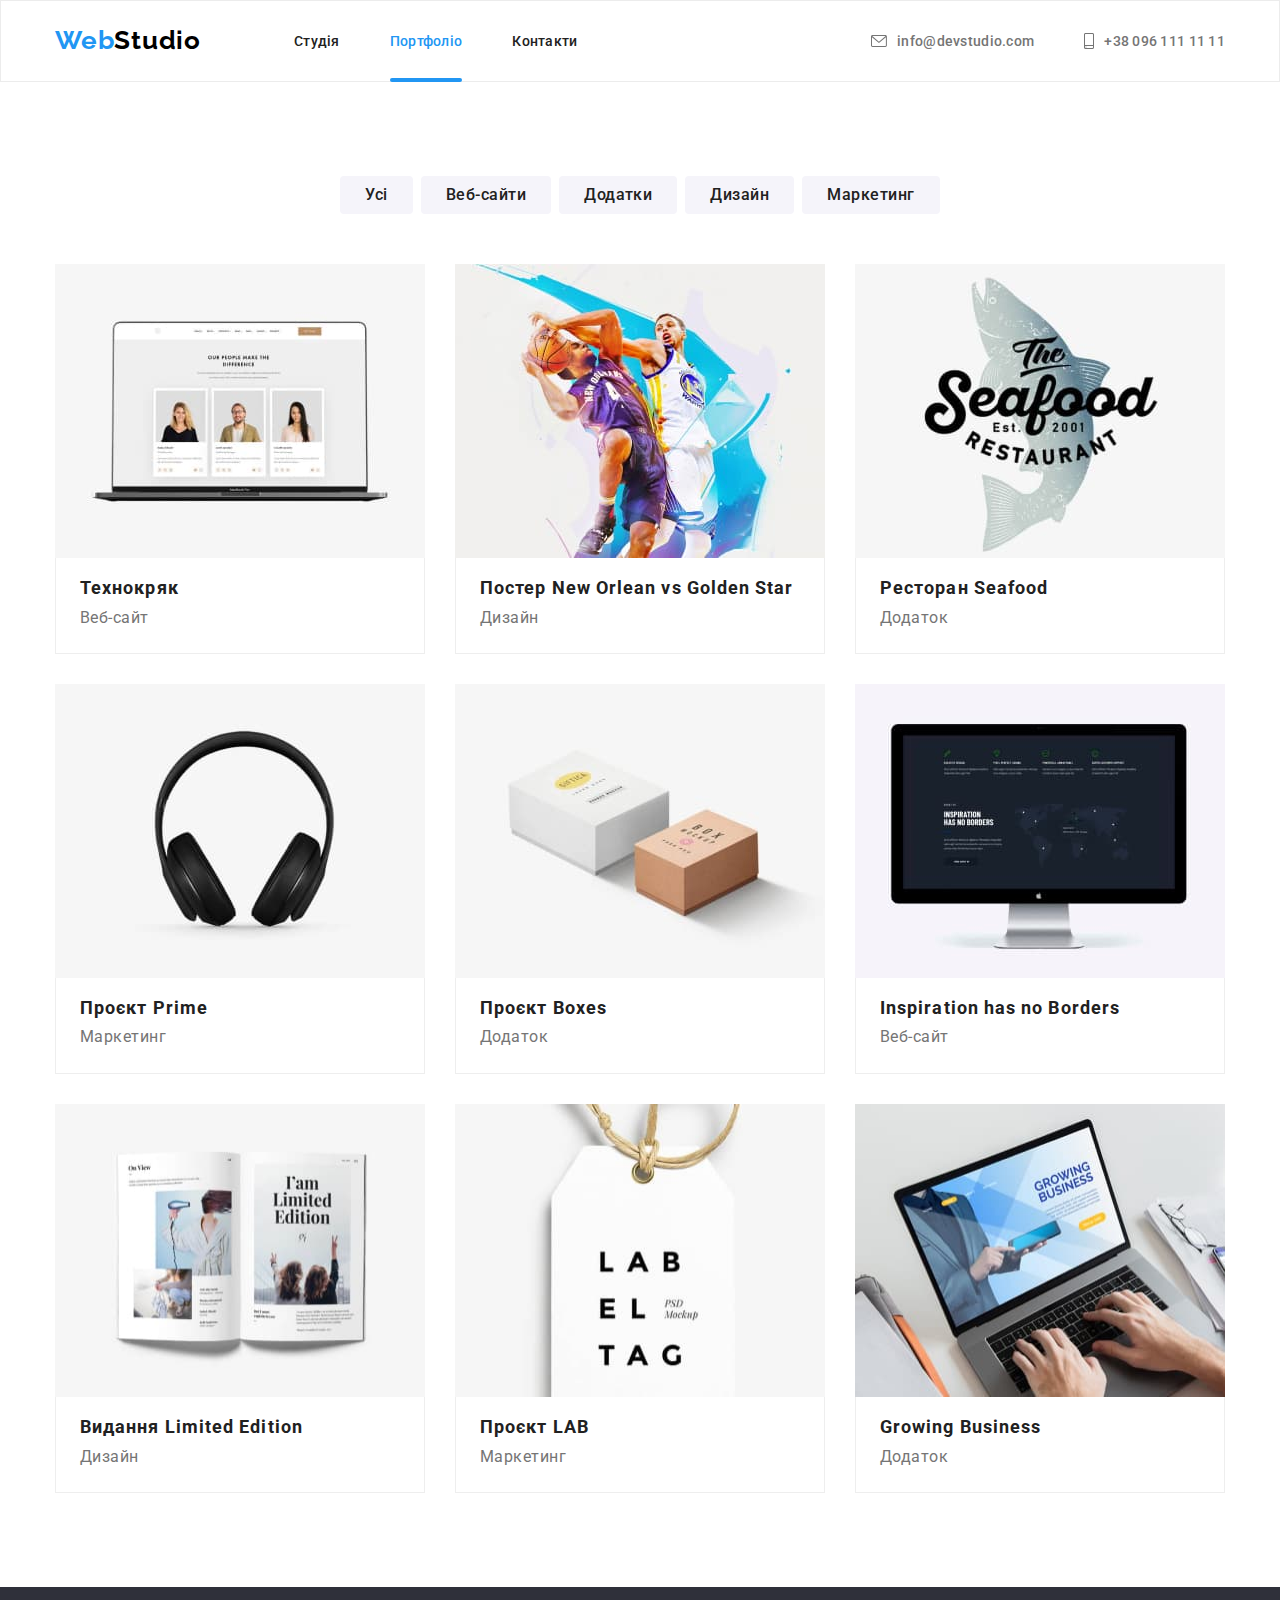
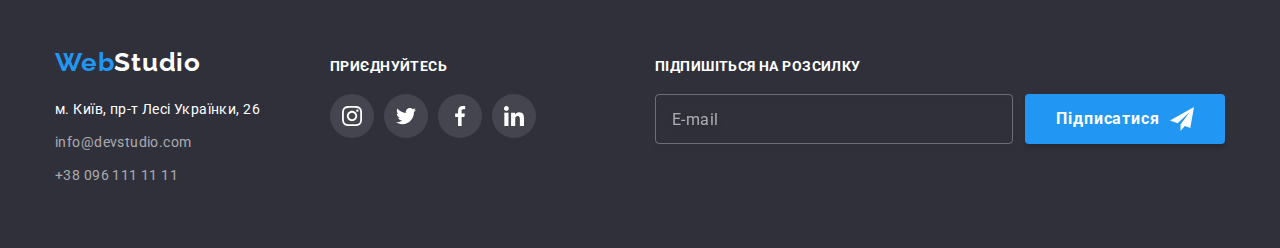
==== potfolio.html @ 5dfc3781 "Initial commit" ====
<!DOCTYPE html>
<html lang="uk">
  <head>
    <meta charset="UTF-8" />
    <meta http-equiv="X-UA-Compatible" content="IE=edge" />
    <meta name="viewport" content="width=device-width, initial-scale=1.0" />
    <title>Портфоліо</title>
    <link
      rel="stylesheet"
      href="https://cdnjs.cloudflare.com/ajax/libs/modern-normalize/1.1.0/modern-normalize.min.css"
    />
    <link rel="stylesheet" href="./css/styles.css" />
    <link
      href="https://fonts.googleapis.com/css2?family=Raleway:wght@700&family=Roboto:wght@400;500;700;900&display=swap"
      rel="stylesheet"
    />
  </head>
  <body>
    <!-- Шапка сайту -->
    <header class="header">
      <div class="container header-container">
        <a class="link logo" href="" lang="en"><span>Web</span>Studio</a>
        <nav class="header-nav">
          <ul class="list nav-list">
            <li class="list-item">
              <a class="link nav-link" href="./index.html">Студія</a>
            </li>
            <li class="list-item">
              <a class="link nav-link portfolio-current" href="./potfolio.html"
                >Портфоліо</a
              >
            </li>
            <li class="list-item">
              <a class="link nav-link" href="">Контакти</a>
            </li>
          </ul>
        </nav>
        <ul class="list contacts-list">
          <li class="list-item">
            <a class="link contact" href="mailto:info@devstudio.com">
              <svg class="icon" width="16" height="12">
                <use href="./images/sprite.svg#icon-mail"></use>
              </svg>
              info@devstudio.com</a
            >
          </li>
          <li class="list-item">
            <a class="link contact" href="tel:+380961111111">
              <svg class="icon" width="10" height="16">
                <use href="./images/sprite.svg#icon-smartphone"></use>
              </svg>
              +38 096 111 11 11
            </a>
          </li>
        </ul>
      </div>
    </header>
    <!-- Портфоліо -->
    <main>
      <section class="section portfolio">
        <h1 class="visually-hidden">Наші роботи</h1>
        <div class="container">
          <ul class="list filter">
            <li>
              <button class="filter-btn" type="button">Усі</button>
            </li>
            <li>
              <button class="filter-btn" type="button">Веб-сайти</button>
            </li>
            <li>
              <button class="filter-btn" type="button">Додатки</button>
            </li>
            <li>
              <button class="filter-btn" type="button">Дизайн</button>
            </li>
            <li>
              <button class="filter-btn" type="button">Маркетинг</button>
            </li>
          </ul>
          <ul class="list portfolio-list">
            <li class="portfolio-item">
              <a href="" class="link portfolio-link">
                <div class="portfolio-thumb">
                  <img
                    width="370"
                    src="./images/portfolio/web-studio.jpg"
                    alt="Технокряк"
                  />
                  <div class="overlay">
                    <p class="card-descr">
                      Ресурс пропонує комплексні пропозиції з різним рівнем
                      функціоналу та сервісів. Все це дозволить відвідувачу
                      отримати вичерпні відомості про компанію чи приватну
                      особу.
                    </p>
                  </div>
                </div>
                <div class="portfolio-wrapper">
                  <h3 class="portfolio-title">Технокряк</h3>
                  <p class="portfolio-type">Веб-сайт</p>
                </div>
              </a>
            </li>
            <li class="portfolio-item">
              <a href="" class="link portfolio-link">
                <div class="portfolio-thumb">
                  <img
                    width="370"
                    src="./images/portfolio/poster.jpg"
                    alt="Poster"
                  />
                  <div class="overlay">
                    <p class="card-descr">
                      Ресурс пропонує комплексні пропозиції з різним рівнем
                      функціоналу та сервісів. Все це дозволить відвідувачу
                      отримати вичерпні відомості про компанію чи приватну
                      особу.
                    </p>
                  </div>
                </div>
                <div class="portfolio-wrapper">
                  <h3 class="portfolio-title">
                    Постер <span lang="en">New Orlean vs Golden Star</span>
                  </h3>
                  <p class="portfolio-type">Дизайн</p>
                </div>
              </a>
            </li>
            <li class="portfolio-item">
              <a href="" class="link portfolio-link">
                <div class="portfolio-thumb">
                  <img
                    width="370"
                    src="./images/portfolio/seafood.jpg"
                    alt="Seafood"
                  />
                  <div class="overlay">
                    <p class="card-descr">
                      Ресурс пропонує комплексні пропозиції з різним рівнем
                      функціоналу та сервісів. Все це дозволить відвідувачу
                      отримати вичерпні відомості про компанію чи приватну
                      особу.
                    </p>
                  </div>
                </div>

                <div class="portfolio-wrapper">
                  <h3 class="portfolio-title">
                    Ресторан <span lang="en">Seafood</span>
                  </h3>
                  <p class="portfolio-type">Додаток</p>
                </div>
              </a>
            </li>
            <li class="portfolio-item">
              <a href="" class="link portfolio-link">
                <div class="portfolio-thumb">
                  <img
                    width="370"
                    src="./images/portfolio/headphones.jpg"
                    alt="Headphones"
                  />
                  <div class="overlay">
                    <p class="card-descr">
                      Ресурс пропонує комплексні пропозиції з різним рівнем
                      функціоналу та сервісів. Все це дозволить відвідувачу
                      отримати вичерпні відомості про компанію чи приватну
                      особу.
                    </p>
                  </div>
                </div>

                <div class="portfolio-wrapper">
                  <h3 class="portfolio-title">
                    Проєкт <span lang="en">Prime</span>
                  </h3>
                  <p class="portfolio-type">Маркетинг</p>
                </div>
              </a>
            </li>
            <li class="portfolio-item">
              <a href="" class="link portfolio-link">
                <div class="portfolio-thumb">
                  <img
                    width="370"
                    src="./images/portfolio/boxes.jpg"
                    alt="Проєкт Boxes"
                  />
                  <div class="overlay">
                    <p class="card-descr">
                      Ресурс пропонує комплексні пропозиції з різним рівнем
                      функціоналу та сервісів. Все це дозволить відвідувачу
                      отримати вичерпні відомості про компанію чи приватну
                      особу.
                    </p>
                  </div>
                </div>

                <div class="portfolio-wrapper">
                  <h3 class="portfolio-title">
                    Проєкт <span lang="en">Boxes</span>
                  </h3>
                  <p class="portfolio-type">Додаток</p>
                </div>
              </a>
            </li>
            <li class="portfolio-item">
              <a href="" class="link portfolio-link">
                <div class="portfolio-thumb">
                  <img
                    width="370"
                    src="./images/portfolio/web-site.jpg"
                    alt="Website"
                  />
                  <div class="overlay">
                    <p class="card-descr">
                      Ресурс пропонує комплексні пропозиції з різним рівнем
                      функціоналу та сервісів. Все це дозволить відвідувачу
                      отримати вичерпні відомості про компанію чи приватну
                      особу.
                    </p>
                  </div>
                </div>

                <div class="portfolio-wrapper">
                  <h3 class="portfolio-title" lang="en">
                    Inspiration has no Borders
                  </h3>
                  <p class="portfolio-type">Веб-сайт</p>
                </div>
              </a>
            </li>
            <li class="portfolio-item">
              <a href="" class="link portfolio-link">
                <div class="portfolio-thumb">
                  <img
                    width="370"
                    src="./images/portfolio/magazine.jpg"
                    alt="Magazine"
                  />
                  <div class="overlay">
                    <p class="card-descr">
                      Ресурс пропонує комплексні пропозиції з різним рівнем
                      функціоналу та сервісів. Все це дозволить відвідувачу
                      отримати вичерпні відомості про компанію чи приватну
                      особу.
                    </p>
                  </div>
                </div>

                <div class="portfolio-wrapper">
                  <h3 class="portfolio-title">
                    Видання <span lang="en">Limited Edition</span>
                  </h3>
                  <p class="portfolio-type">Дизайн</p>
                </div>
              </a>
            </li>
            <li class="portfolio-item">
              <a href="" class="link portfolio-link">
                <div class="portfolio-thumb">
                  <img width="370" src="./images/portfolio/lab.jpg" alt="LAB" />
                  <div class="overlay">
                    <p class="card-descr">
                      Ресурс пропонує комплексні пропозиції з різним рівнем
                      функціоналу та сервісів. Все це дозволить відвідувачу
                      отримати вичерпні відомості про компанію чи приватну
                      особу.
                    </p>
                  </div>
                </div>
                <div class="portfolio-wrapper">
                  <h3 class="portfolio-title">
                    Проєкт <span lang="en">LAB</span>
                  </h3>
                  <p class="portfolio-type">Маркетинг</p>
                </div>
              </a>
            </li>
            <li class="portfolio-item">
              <a href="" class="link portfolio-link">
                <div class="portfolio-thumb">
                  <img
                    width="370"
                    src="./images/portfolio/business.jpg"
                    alt="Business"
                  />
                  <div class="overlay">
                    <p class="card-descr">
                      Ресурс пропонує комплексні пропозиції з різним рівнем
                      функціоналу та сервісів. Все це дозволить відвідувачу
                      отримати вичерпні відомості про компанію чи приватну
                      особу.
                    </p>
                  </div>
                </div>

                <div class="portfolio-wrapper">
                  <h3 class="portfolio-title" lang="en">Growing Business</h3>
                  <p class="portfolio-type">Додаток</p>
                </div>
              </a>
            </li>
          </ul>
        </div>
      </section>
    </main>
    <!-- Футер -->
    <footer class="footer">
      <div class="container footer-container">
        <div class="contact-info">
          <a class="link logo-footer" href="" lang="en"
            ><span>Web</span>Studio</a
          >
          <address>
            <ul class="list address-list">
              <li class="list-item adress-item">
                <a
                  class="link location"
                  href="https://goo.gl/maps/CPtrU1FHBa2aNyZL9"
                  target="_blank"
                  rel="noopener noreferrer"
                  >м. Київ, пр-т Лесі Українки, 26</a
                >
              </li>
              <li class="list-item adress-item">
                <a class="link contact" href="mailto:info@devstudio.com"
                  >info@devstudio.com</a
                >
              </li>
              <li class="list-item adress-item">
                <a class="link contact" href="tel:+380961111111"
                  >+38 096 111 11 11</a
                >
              </li>
            </ul>
          </address>
        </div>
        <div class="footer-social">
          <h3 class="footer-title">приєднуйтесь</h3>
          <ul class="list footer-links">
            <li class="list-item">
              <a
                href=""
                class="link footer-media"
                target="_blank"
                rel="noopener
                noreferrer"
              >
                <svg class="icon" width="20" height="20">
                  <use href="./images/sprite.svg#icon-instagram"></use>
                </svg>
              </a>
            </li>
            <li class="list-item">
              <a
                href=""
                class="link footer-media"
                target="_blank"
                rel="noopener
                noreferrer"
              >
                <svg class="icon" width="20" height="20">
                  <use href="./images/sprite.svg#icon-twitter"></use>
                </svg>
              </a>
            </li>
            <li class="list-item">
              <a
                href=""
                class="link footer-media"
                target="_blank"
                rel="noopener
                noreferrer"
              >
                <svg class="icon" width="20" height="20">
                  <use href="./images/sprite.svg#icon-facebook"></use>
                </svg>
              </a>
            </li>
            <li class="list-item">
              <a
                href=""
                class="link footer-media"
                target="_blank"
                rel="noopener
                noreferrer"
              >
                <svg class="icon" width="20" height="20">
                  <use href="./images/sprite.svg#icon-linkedin"></use>
                </svg>
              </a>
            </li>
          </ul>
        </div>
        <div class="subscribe">
          <form
            name="subscribe-form"
            class="form-subscribe"
            autocomplete="on"
            novalidate
          >
            <label>
              <span class="footer-title submit-title"
                >Підпишіться на розсилку</span
              >
            </label>
            <div class="subscribe-wrap">
              <input
                type="email"
                name="email"
                class="subscribe-input"
                placeholder="E-mail"
              />
              <button type="submit" class="btn btn-subscribe">
                <span>Підписатися</span>
                <svg width="24" height="24" class="icon-subscribe">
                  <use href="./images/sprite.svg#icon-send"></use>
                </svg>
              </button>
            </div>
          </form>
        </div>
      </div>
    </footer>
  </body>
</html>
---- css/styles.css ----
:root {
    --background-color: #ffffff;
    --primary-bgcolor: #F5F5F5;
    --secondary-bgcolor:#2F303A;
    --attention-color:#2196F3;
    --title-color:#212121;
    --text-color:#757575;
    --btn-color:#F5F4FA;
    --black-color:#000000;
    --hover-color:#188CE8;
    --icon-color:#AFB1B8;

    /* animation */

    --anim-hover: 250ms cubic-bezier(0.4, 0, 0.2, 1);
}

body {
    background-color: var(--background-color);
    font-family: Roboto, sans-serif;
    color: var(--text-color);
}
/* reset */

h1,
h2,
h3,
h4,
h5,
h6,
p {
    margin: 0;
}

img {
    display: block;
    max-width: 100%;
    height: auto;
}

.list {
    list-style-type: none;
    margin: 0;
    padding: 0;
}

.link {
    text-decoration: none;
    color: currentColor;
}

.container {
    width: 1200px;
    padding-left: 15px;
    padding-right: 15px;
    margin-left: auto;
    margin-right: auto;
}

.section {
    padding-top: 94px;
    padding-bottom: 94px;
}

/* Стилизація шапки */
.header-container {
    display: flex;
    align-items: center;
}
.header-nav {
    margin-right: auto;
    position: relative;
}
.nav-list {
    display: flex;
    gap: 50px;
}

.contacts-list {
    display: flex;
    gap: 50px;
}

.logo {
    margin-right: 93px;
    font-family: 'Raleway';
    font-weight: 700;
    font-size: 26px;
    line-height: 1.2;
    letter-spacing: 0.03em;
    color: var(--black-color);
}
.logo-footer span, .logo span {
    color: var(--attention-color);
}


 .nav-link {
    display: block;
    padding-top: 32px;
    padding-bottom: 32px;
    font-weight: 500;
    font-size: 14px;
    line-height: 1.15;
    letter-spacing: 0.02em;
    color: var(--title-color);
    transition: color var(--anim-hover);
}

.header-nav .studio,
.header-nav .portfolio-current {
    color: var(--attention-color);
    font-family: inherit;
    position: relative;
}

.header-nav .studio::after,
.header-nav .portfolio-current::after {
    content: "";
    position: absolute;
    width: 100%;
    height: 4px;
    left: 0;
    bottom: -1px;
    background: var(--attention-color);
    border-radius: 2px;
}

.nav-list .nav-link:hover,
.nav-list .nav-link:focus {
    color: var(--attention-color);
}
.nav-link:active {
    accent-color: var(--attention-color);
}
.contacts-list .contact {
    display: flex;
    align-items: center;
    padding-top: 32px;
    padding-bottom: 32px;
    font-weight: 500;
    font-size: 14px;
    line-height: 1.15;
    letter-spacing: 0.02em;
    color: var(--text-color);
    transition: color var(--anim-hover);
}

.contact .icon {
    fill: currentColor;
    margin-right: 10px;
    
   
}

.contacts-list .contact:hover,
.contacts-list .contact:focus {
    color: var(--attention-color);
}

.header {
    border: 1px solid #ECECEC;
}

/* Герой */
.hero {
    min-height: 600px;
    background-color: var(--secondary-bgcolor);
    background-image: linear-gradient(to right, rgba(47, 48, 58, 0.4),
       rgba(47, 48, 58, 0.4)), url(../images/main-bg.png);
    background-position: center;
    background-size: cover;
    background-repeat: no-repeat;
    padding-top: 200px;
    padding-bottom: 200px;
    width: 1600px;
    margin: 0 auto;

}

.hero-container {
    width: 696px;
}

.hero .title {
    font-weight: 900;
    font-size: 44px;
    line-height: 1.36;
    text-align: center;
    letter-spacing: 0.06em;
    text-transform: uppercase;
    color: var(--background-color);
    margin-bottom: 30px;

}

 .btn {
    display: block;
    margin: 0 auto;
    padding: 10px 32px;
    background-color: var(--attention-color);
    box-shadow: 0px 4px 4px rgba(0, 0, 0, 0.15);
    border-radius: 4px;
    border: none;
    font-style: normal;
    font-weight: 700;
    font-size: 16px;
    line-height: 1.87;
    letter-spacing: 0.06em;
    color:var(--background-color);
    cursor: pointer;
    transition: background-color var(--anim-hover);
}

 .btn:hover,
 .btn:focus {
    background-color:var(--hover-color);
}

/* Приховування заголовку */
.visually-hidden {
    position: absolute;
    width: 1px;
    height: 1px;
    margin: -1px;
    border: 0;
    padding: 0;
    white-space: nowrap;
    clip-path: inset(100%);
    clip: rect(0 0 0 0);
    overflow: hidden;
}

/* Особливості */

.advantage-container {
    display: flex;
    align-items: center;
}

.icon-wrapper {
    display: flex;
    align-items: center;
    justify-content: center;
    height: 120px;
    margin-bottom: 30px;
    background: var(--btn-color);
    border-radius: 4px;
}

.advantage-list {
    display: flex;
    gap: 30px;
}

.advantage-item {
    flex-basis: calc((100% - 90px) / 4);
}


.advantage-list .advantage-title {
    margin-bottom: 10px;
    font-weight: 700;
    font-size: 14px;
    line-height: 1.15;
    letter-spacing: 0.03em;
    text-transform: uppercase;
    color: var(--title-color);
}

.advantage-list .advantage-descr {
    font-size: 14px;
    line-height: 1.7;
    letter-spacing: 0.03em;
}

/* Діяльність */
.activity {
    padding-top: 0;
}

.activity-list {
    display: flex;
    justify-content: space-between;
}

.activity-wrap {
    position: relative;
    width: 100%;
}


.sub-wrap {
    position: absolute;
    bottom: 0;
    left: 0;

    display: flex;
    align-items: center;
    justify-content: center;
    width: 100%;
    height: 70px;
    background: rgba(47, 48, 58, 0.8);
}


.activity-sub {
    font-weight: 700;
    font-size: 14px;
    line-height: 1.15;
    text-align: center;
    letter-spacing: 0.03em;
    text-transform: uppercase;
    color: var(--background-color);
}



.section-title {
    margin-bottom: 50px;
    font-weight: 700;
    font-size: 36px;
    line-height: 1.16;
    text-align: center;
    letter-spacing: 0.03em;
    color: var(--title-color);
}

/* Команда */
.team {
    background-color:var(--primary-bgcolor);
}

.team-list {
    display: flex;
    justify-content: space-between;
}
.employee {
    margin-bottom: 30px;
}
.team-list .team-title {
    margin-bottom: 10px;
    font-weight: 500;
    font-size: 16px;
    line-height: 1.18;
    text-align: center;
    letter-spacing: 0.03em;
    color: var(--title-color);
}

.team-list .job-title {
    font-size: 16px;
    line-height: 1.18;
    text-align: center;
    letter-spacing: 0.03em;
    margin-bottom: 16px;
}

.team-wrapper {
    background: var(--background-color);
    box-shadow: 0px 1px 3px rgba(0, 0, 0, 0.12), 0px 1px 1px rgba(0, 0, 0, 0.14), 0px 2px 1px rgba(0, 0, 0, 0.2);
    border-radius: 0px 0px 4px 4px;
    padding-bottom: 30px;
}

.social-list {
    display: flex;
    justify-content: center;
    gap: 10px;
}

.social-list .social-link {
    display: flex;
    align-items: center;
    justify-content: center;
    width: 44px;
    height: 44px;
    border-radius: 50%;
    transition: background-color var(--anim-hover);
}

.social-link .icon {
    fill:var(--icon-color);
    transition: fill var(--anim-hover);
}

.social-link:hover,
.social-link:focus {
    background: var(--attention-color);
}

.social-link:hover .icon {
    fill: var(--background-color);
}

/* Клієнти */

.clients-list {
    display: flex;
    justify-content: center;
    gap: 30px;
}

.clients-list .list-item {
    flex-basis: calc((100% - 150px) / 6);
}

.client-link {
    display: flex;
    align-items: center;
    justify-content: center;
    height: 92px;
    border: 1px solid var(--icon-color);
    border-radius: 4px;
    transition: border-color var(--anim-hover);
}

.client-link .icon {
    fill: var(--icon-color);
    transition: fill var(--anim-hover);
}

.client-link:hover,
.client-link:focus {
    border-color: var(--attention-color) ;
}
.client-link:hover .icon {
    fill: var(--attention-color);
}

/* Футер */
.footer {
    background-color: var(--secondary-bgcolor);
    padding-top: 60px;
    padding-bottom: 60px;
}

.footer-container {
    display: flex;
    align-items: baseline;
}


.logo-footer {
    display: inline-block;
    margin-bottom: 20px;
    font-family: 'Raleway';
    font-weight: 700;
    font-size: 26px;
    line-height: 1.2;
    letter-spacing: 0.03em;
    color: var(--background-color);
}


.address-list .location {
    display: inline-block;
    font-style: normal;
    font-weight: 400;
    font-size: 14px;
    line-height: 1.7;
    letter-spacing: 0.03em;
    color: var(--background-color);
    transition: color var(--anim-hover);
}

.address-list .location:hover,
.address-list .location:focus {
    color: var(--attention-color);
}

.address-list .contact {
    display: inline-block;
    font-style: normal;
    font-weight: 400;
    font-size: 14px;
    line-height: 1.7;
    letter-spacing: 0.03em;
    color: rgba(255, 255, 255, 0.6);
    transition: color var(--anim-hover);
}

.adress-item {
    margin-bottom: 9px;
}

.adress-item:last-child {
    margin-bottom: 0;
}

.address-list .contact:hover,
.address-list .contact:focus {
    color: var(--attention-color);
}

.footer-social {
    margin-left: 70px;
}

.footer-title {
    font-weight: 700;
    font-size: 14px;
    line-height: 1.15;
    letter-spacing: 0.03em;
    text-transform: uppercase;
    color: var(--background-color);
    margin-bottom: 20px;
}

.footer-links {
    display: flex;
    gap: 10px;
}

.footer-media {
    display: flex;
    align-items: center;
    justify-content: center;
    width: 44px;
    height: 44px;
    border-radius: 50%;
    background: rgba(255, 255, 255, 0.1);
    transition: background var(--anim-hover);
}

.footer-media .icon {
    fill: var(--background-color);
}

.footer-media:hover,
.footer-media:focus {
    background: var(--attention-color);
}

.subscribe {
    margin-left: auto;
}

.subscribe-wrap {
    display: flex;
    gap: 12px;
}


.submit-title {
    display: block;
    margin-bottom: 20px;
}

.subscribe-input {
    width: 358px;
    height: 50px;
    padding-left: 16px;

    border: 1px solid rgba(255, 255, 255, 0.3);
    filter: drop-shadow(0px 4px 4px rgba(0, 0, 0, 0.15));
    border-radius: 4px;
    background-color:transparent;

    font-size: 16px;
    line-height: 1.25;
    letter-spacing: 0.03em;
    color: rgba(255, 255, 255, 0.6);
    outline: transparent;
}

.subscribe-input::placeholder {
    font-size: 16px;
    line-height: 1.25;
    letter-spacing: 0.03em;
    color: rgba(255, 255, 255, 0.6);
}

.btn-subscribe {
    display: flex;
    align-items: center;
    justify-content: center;
    padding: 10px 28px;
    width: 200px;
    height: 50px;

    font-weight: 700;
    font-size: 16px;
    line-height: 1.88;
    letter-spacing: 0.06em;
    
    color: var(--background-color);
    
}


.icon-subscribe {
    fill: var(--background-color);
    margin-left: 10px;
}

/* Портфоліо */

/* Фільтр */

.filter {
    display: flex;
    gap: 8px;
    justify-content: center;
    margin-bottom: 50px;
}

.filter .filter-btn {
    padding: 6px 22px;
    font-family: inherit;
    background-color: var(--btn-color);
    border-radius: 4px;
    border: none;
    font-weight: 500;
    font-size: 16px;
    line-height: 1.62;
    text-align: center;
    letter-spacing: 0.03em;
    color: var(--title-color);
    cursor: pointer;
    transition: background-color var(--anim-hover), box-shadow var(--anim-hover), color var(--anim-hover);
}

.filter .filter-btn:first-child {
    padding-right: 25px;
    padding-left: 25px;
}


.filter .filter-btn:hover,
.filter .filter-btn:focus {
    background-color: var(--attention-color);
    box-shadow: 0px 3px 1px rgba(0, 0, 0, 0.1), 0px 1px 2px rgba(0, 0, 0, 0.08), 0px 2px 2px rgba(0, 0, 0, 0.12);
    color: var(--background-color);
}

/* Проєкти */

.portfolio-list {
    display: flex;
    flex-wrap: wrap;
    gap: 30px;
}

.portfolio-item {
    flex-basis: calc((100% - 30px * 2) / 3);
}

.portfolio-link {
    display: block;
    transition: box-shadow var(--anim-hover);
}

.portfolio-link:hover,
.portfolio-link:focus {
    box-shadow: 0px 1px 1px rgba(0, 0, 0, 0.12), 0px 4px 4px rgba(0, 0, 0, 0.06), 1px 4px 6px rgba(0, 0, 0, 0.16);
}

.portfolio-wrapper {
    border: 1px solid #EEEEEE;
    border-top: none;
    padding: 20px 24px;
}

.portfolio-list .portfolio-title {
    font-weight: 700;
    font-size: 18px;
    margin-bottom: 4px;
    letter-spacing: 0.06em;
    color: var(--title-color);
}

.portfolio-list .portfolio-type {
    font-size: 16px;
    line-height: 1.88;
    letter-spacing: 0.03em;
    color: var(--text-color);
}

.portfolio-thumb {
    position: relative;
    overflow: hidden;
}

.overlay {
    position: absolute;
    top: 0;
    left: 0;
    display: flex;
    align-items: center;
    justify-content: center;
    padding-left: 24px;
    padding-right: 24px;

    width: 100%;
    height: 100%;
    background: rgba(33, 150, 243, 0.9);

    transform: translateY(100%);
    transition: transform var(--anim-hover);
}

.portfolio-link:hover .overlay,
.portfolio-link:focus .overlay {
    transform:translateY(0);
}

.card-descr {
    font-size: 18px;
    line-height: 1.56;
    letter-spacing: 0.03em;
    color: var(--background-color);
    user-select: none;
}

/* Modal window */

.backdrop {
    position: fixed;
    top: 0;
    left: 0;
    z-index: 10;


    width: 100%;
    height: 100%;
    background: rgba(0, 0, 0, 0.2);
    opacity: 1;

    transition: visibility 1000ms cubic-bezier(0.4, 0, 0.2, 1), opacity 500ms cubic-bezier(0.4, 0, 0.2, 1);
}

.backdrop.is-hidden {
    opacity: 0;
    pointer-events: none;
    visibility: hidden;
}

.backdrop.is-hidden .modal {
    transform: translate(-50%, -50%) scale(0.9);
}

.modal {
    position: absolute;
    left: 50%;
    top: 50%;
    transform: translate(-50%, -50%) scale(1);
    transition: transform 700ms cubic-bezier(0.4, 0, 0.2, 1);

    width: 528px;
    padding: 40px;
    background: var(--background-color);
    box-shadow: 0px 1px 3px rgba(0, 0, 0, 0.12), 0px 1px 1px rgba(0, 0, 0, 0.14), 0px 2px 1px rgba(0, 0, 0, 0.2);
    border-radius: 4px;
}

.modal-btn {
    position: absolute;
    top: 8px;
    right: 8px;

    width: 30px;
    height: 30px;
    background: var(--background-color);
    border: 1px solid rgba(0, 0, 0, 0.1);
    border-radius: 50%;

    display: flex;
    align-items: center;
    justify-content: center;

    cursor: pointer;
    transition: var(--anim-hover);
}

.modal-btn:hover .icon,
.modal-btn:focus .icon {
    fill: var(--attention-color);
}

.modal-title {
    font-weight: 700;
    font-size: 20px;
    line-height: 1.15;
    text-align: center;
    letter-spacing: 0.03em;
    color: var(--title-color);

    margin-bottom: 12px;
}

.form-container {
    display: flex;
    justify-content: center;
    
}

.label-title {
    display: block;
    margin-bottom: 4px;
    font-size: 12px;
}

.form-input {
    width: 448px;
    height: 40px;
    border: 1px solid rgba(33, 33, 33, 0.2);
    border-radius: 4px;
    padding-left: 42px;
    outline: none;
    transition: border-color var(--anim-hover);
}


.form-wrap {
    position: relative;
    margin-bottom: 10px;
}

.modal-icon {
    position: absolute;
    top: 14px;
    left: 15px;
    transition: fill var(--anim-hover);
}

.form-input:focus,
.form-input:hover {
    border-color: var(--attention-color);
}

.form-wrap:focus-within  .modal-icon {
    fill: var(--attention-color);
}

.form-wrap:hover  .modal-icon {
    fill: var(--attention-color);
}

.form-comment {
    display: block;
    font-size: 12px;
    width: 448px;
    height: 120px;
    border: 1px solid rgba(33, 33, 33, 0.2);
    border-radius: 4px;
    margin-bottom: 20px;
    padding: 12px 16px;
    outline: transparent;
    resize: none;
    transition: var(--anim-hover);
}

.form-comment::placeholder {
    font-size: 12px;
    line-height: 1.16;
    letter-spacing: 0.01em;
    color: rgba(117, 117, 117, 0.5);
}

.form-comment:hover,
.form-comment:focus {
    border-color: var(--attention-color);
}

.terms {
    display: flex;
    gap: 7px;
    align-items: center;
    justify-content: center;
    margin-bottom: 30px;
}

.terms-descr {
    font-size: 14px;
    line-height: 1.71;
    letter-spacing: 0.03em;
    color: var(--text-color);
}

.terms-link {
    font-size: 14px;
    line-height: 1.71;
    letter-spacing: 0.03em;
    color: var(--attention-color);
}

.icon-checked {
    opacity: 0;
    transition: var(--anim-hover);
}

.checkbox:checked + .terms-icons .icon-checked {
    opacity: 1;
}
.icon-unchecked {
    transition: var(--anim-hover);
}

.checkbox:checked + .terms-icons .icon-unchecked {
    opacity: 0;
}


.form-btn {
    width: 200px;
    height: 50px;
    display: flex;
    justify-content: center;
    align-items: center;

}
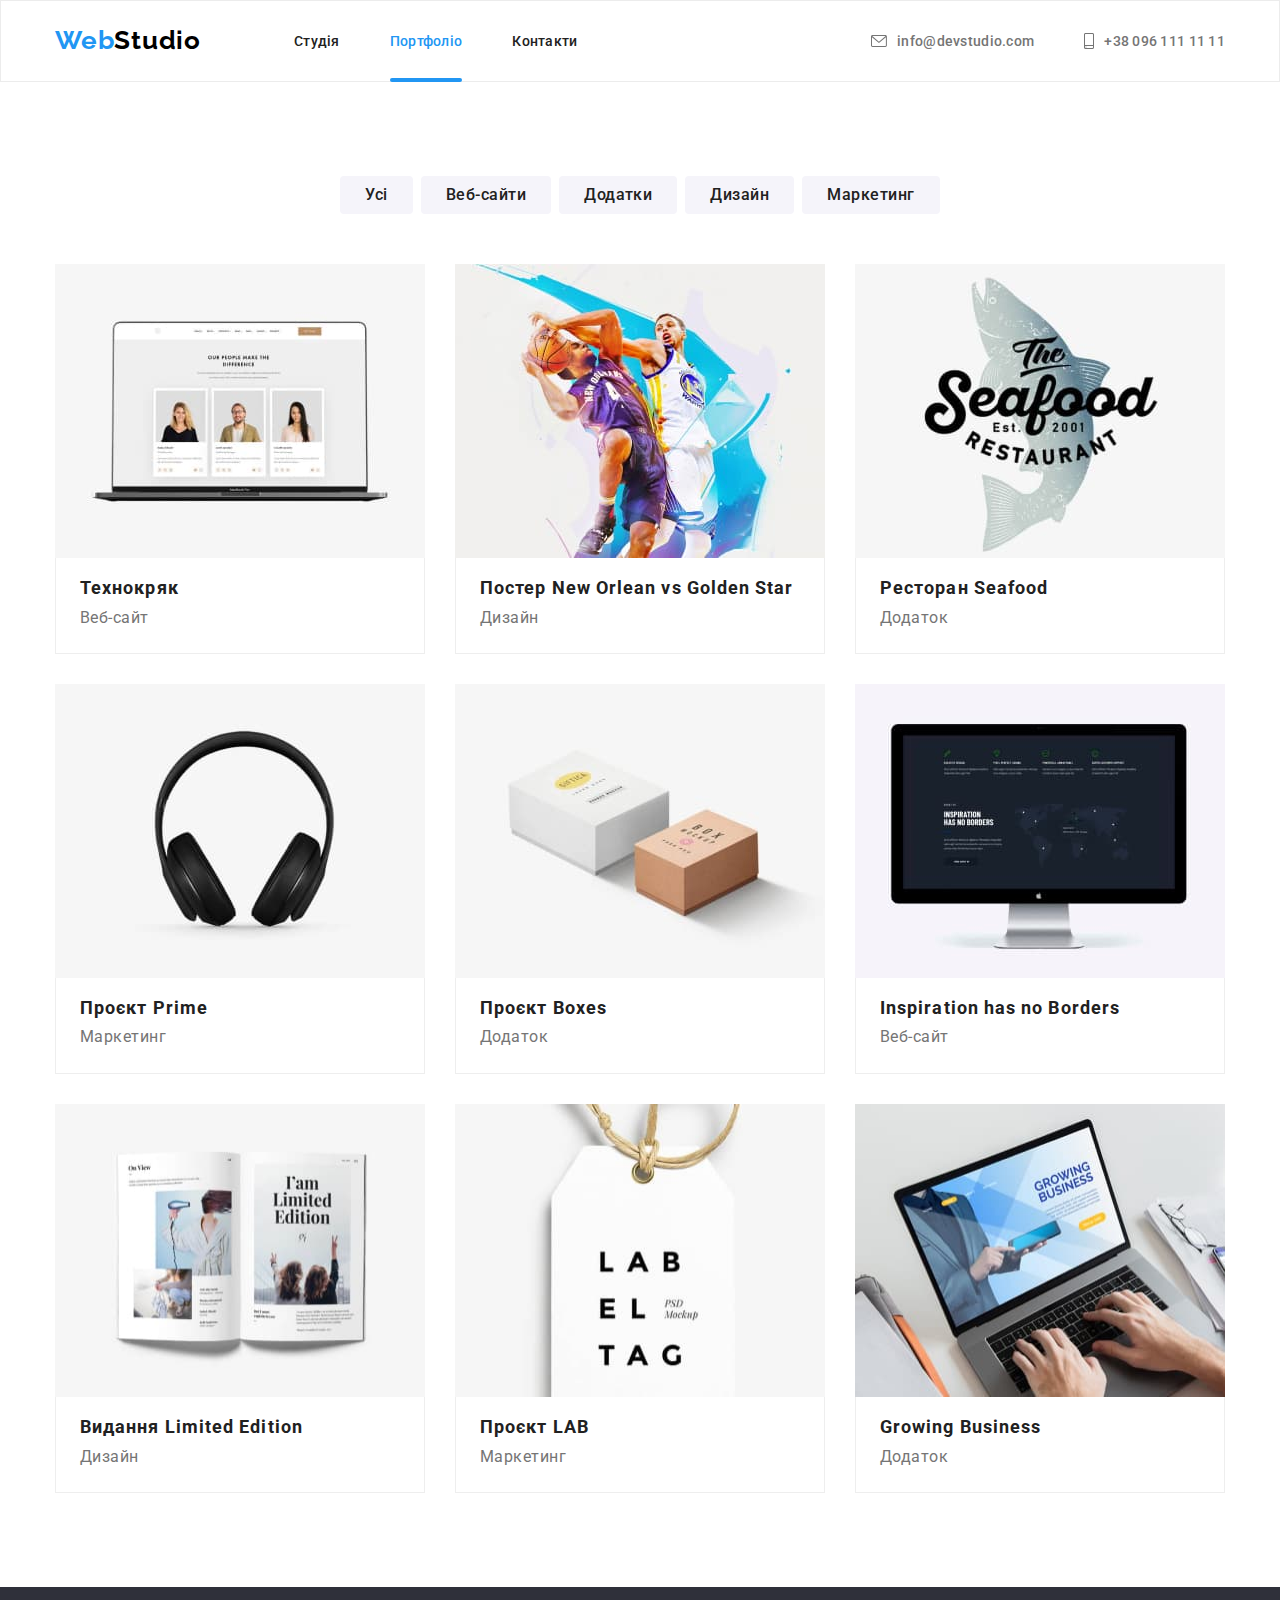
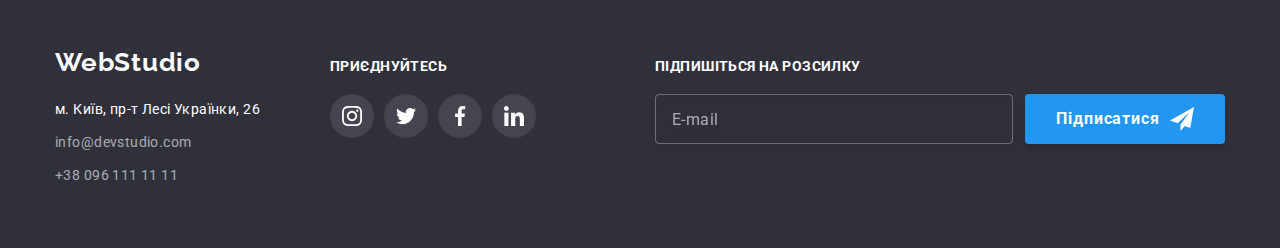
==== commit a99c0f72: "bem" ====
--- a/potfolio.html
+++ b/potfolio.html
@@ -17,36 +17,34 @@
   </head>
   <body>
     <!-- Шапка сайту -->
-    <header class="header">
-      <div class="container header-container">
-        <a class="link logo" href="" lang="en"><span>Web</span>Studio</a>
-        <nav class="header-nav">
-          <ul class="list nav-list">
-            <li class="list-item">
-              <a class="link nav-link" href="./index.html">Студія</a>
-            </li>
-            <li class="list-item">
-              <a class="link nav-link portfolio-current" href="./potfolio.html"
-                >Портфоліо</a
-              >
-            </li>
-            <li class="list-item">
-              <a class="link nav-link" href="">Контакти</a>
+       <header class="header">
+      <div class="container header__container">
+        <a class="link logo" href="" lang="en"><span class="logo__dark">Web</span>Studio</a>
+        <nav class="nav">
+          <ul class="list nav__list">
+            <li class="nav__item">
+              <a class="link nav__link" href="./index.html">Студія</a>
+            </li>
+            <li class="nav__item">
+              <a class="link nav__link current" href="./potfolio.html">Портфоліо</a>
+            </li>
+            <li class="nav__item">
+              <a class="link nav__link" href="">Контакти</a>
             </li>
           </ul>
         </nav>
-        <ul class="list contacts-list">
-          <li class="list-item">
-            <a class="link contact" href="mailto:info@devstudio.com">
-              <svg class="icon" width="16" height="12">
+        <ul class="list contacts">
+          <li class="contacts__item">
+            <a class="link contacts__link" href="mailto:info@devstudio.com">
+              <svg class="contacts__icon" width="16" height="12">
                 <use href="./images/sprite.svg#icon-mail"></use>
               </svg>
               info@devstudio.com</a
             >
           </li>
-          <li class="list-item">
-            <a class="link contact" href="tel:+380961111111">
-              <svg class="icon" width="10" height="16">
+          <li class="contacts__item">
+            <a class="link contacts__link" href="tel:+380961111111">
+              <svg class="contacts__icon" width="10" height="16">
                 <use href="./images/sprite.svg#icon-smartphone"></use>
               </svg>
               +38 096 111 11 11
--- a/css/styles.css
+++ b/css/styles.css
@@ -63,22 +63,13 @@
 }
 
 /* Стилизація шапки */
-.header-container {
-    display: flex;
-    align-items: center;
-}
-.header-nav {
-    margin-right: auto;
-    position: relative;
-}
-.nav-list {
-    display: flex;
-    gap: 50px;
-}
-
-.contacts-list {
-    display: flex;
-    gap: 50px;
+.header {
+    border: 1px solid #ECECEC;
+}
+
+.header__container {
+    display: flex;
+    align-items: center;
 }
 
 .logo {
@@ -90,12 +81,22 @@
     letter-spacing: 0.03em;
     color: var(--black-color);
 }
-.logo-footer span, .logo span {
+
+.logo__dark, .logo__light {
     color: var(--attention-color);
 }
 
 
- .nav-link {
+.nav {
+    margin-right: auto;
+    position: relative;
+}
+.nav__list {
+    display: flex;
+    gap: 50px;
+}
+
+.nav__link {
     display: block;
     padding-top: 32px;
     padding-bottom: 32px;
@@ -107,15 +108,19 @@
     transition: color var(--anim-hover);
 }
 
-.header-nav .studio,
-.header-nav .portfolio-current {
+.nav__link:hover,
+.nav__link:focus {
+    color: var(--attention-color);
+}
+
+
+.current {
     color: var(--attention-color);
     font-family: inherit;
     position: relative;
 }
 
-.header-nav .studio::after,
-.header-nav .portfolio-current::after {
+.current::after {
     content: "";
     position: absolute;
     width: 100%;
@@ -126,14 +131,13 @@
     border-radius: 2px;
 }
 
-.nav-list .nav-link:hover,
-.nav-list .nav-link:focus {
-    color: var(--attention-color);
-}
-.nav-link:active {
-    accent-color: var(--attention-color);
-}
-.contacts-list .contact {
+.contacts {
+    display: flex;
+    gap: 50px;
+}
+
+
+.contacts__link {
     display: flex;
     align-items: center;
     padding-top: 32px;
@@ -146,20 +150,14 @@
     transition: color var(--anim-hover);
 }
 
-.contact .icon {
+.contacts__icon {
     fill: currentColor;
-    margin-right: 10px;
-    
-   
-}
-
-.contacts-list .contact:hover,
-.contacts-list .contact:focus {
+    margin-right: 10px; 
+}
+
+.contacts__link:hover,
+.contacts__link:focus {
     color: var(--attention-color);
-}
-
-.header {
-    border: 1px solid #ECECEC;
 }
 
 /* Герой */
@@ -178,11 +176,10 @@
 
 }
 
-.hero-container {
+.hero__container {
     width: 696px;
 }
-
-.hero .title {
+.main-title {
     font-weight: 900;
     font-size: 44px;
     line-height: 1.36;
@@ -233,12 +230,23 @@
 
 /* Особливості */
 
-.advantage-container {
-    display: flex;
-    align-items: center;
-}
-
-.icon-wrapper {
+.advantage__container {
+    display: flex;
+    align-items: center;
+}
+
+
+.advantage__list {
+    display: flex;
+    gap: 30px;
+}
+
+.advantage__item {
+    flex-basis: calc((100% - 90px) / 4);
+}
+
+
+.advantage__wrapper {
     display: flex;
     align-items: center;
     justify-content: center;
@@ -248,17 +256,7 @@
     border-radius: 4px;
 }
 
-.advantage-list {
-    display: flex;
-    gap: 30px;
-}
-
-.advantage-item {
-    flex-basis: calc((100% - 90px) / 4);
-}
-
-
-.advantage-list .advantage-title {
+.advantage__title {
     margin-bottom: 10px;
     font-weight: 700;
     font-size: 14px;
@@ -268,54 +266,13 @@
     color: var(--title-color);
 }
 
-.advantage-list .advantage-descr {
+.advantage__descr {
     font-size: 14px;
     line-height: 1.7;
     letter-spacing: 0.03em;
 }
 
 /* Діяльність */
-.activity {
-    padding-top: 0;
-}
-
-.activity-list {
-    display: flex;
-    justify-content: space-between;
-}
-
-.activity-wrap {
-    position: relative;
-    width: 100%;
-}
-
-
-.sub-wrap {
-    position: absolute;
-    bottom: 0;
-    left: 0;
-
-    display: flex;
-    align-items: center;
-    justify-content: center;
-    width: 100%;
-    height: 70px;
-    background: rgba(47, 48, 58, 0.8);
-}
-
-
-.activity-sub {
-    font-weight: 700;
-    font-size: 14px;
-    line-height: 1.15;
-    text-align: center;
-    letter-spacing: 0.03em;
-    text-transform: uppercase;
-    color: var(--background-color);
-}
-
-
-
 .section-title {
     margin-bottom: 50px;
     font-weight: 700;
@@ -326,19 +283,61 @@
     color: var(--title-color);
 }
 
+.activity {
+    padding-top: 0;
+}
+
+.activity__list {
+    display: flex;
+    justify-content: space-between;
+}
+
+.content {
+    position: relative;
+    width: 100%;
+}
+
+
+.content__wrap {
+    position: absolute;
+    bottom: 0;
+    left: 0;
+
+    display: flex;
+    align-items: center;
+    justify-content: center;
+    width: 100%;
+    height: 70px;
+    background: rgba(47, 48, 58, 0.8);
+}
+
+
+.content__sub {
+    font-weight: 700;
+    font-size: 14px;
+    line-height: 1.15;
+    text-align: center;
+    letter-spacing: 0.03em;
+    text-transform: uppercase;
+    color: var(--background-color);
+}
+
+
 /* Команда */
 .team {
     background-color:var(--primary-bgcolor);
 }
 
-.team-list {
+.team__list {
     display: flex;
     justify-content: space-between;
 }
-.employee {
+
+.team__image {
     margin-bottom: 30px;
 }
-.team-list .team-title {
+
+.team__title {
     margin-bottom: 10px;
     font-weight: 500;
     font-size: 16px;
@@ -348,7 +347,7 @@
     color: var(--title-color);
 }
 
-.team-list .job-title {
+.team__sub {
     font-size: 16px;
     line-height: 1.18;
     text-align: center;
@@ -356,20 +355,22 @@
     margin-bottom: 16px;
 }
 
-.team-wrapper {
+.team__wrapper {
     background: var(--background-color);
     box-shadow: 0px 1px 3px rgba(0, 0, 0, 0.12), 0px 1px 1px rgba(0, 0, 0, 0.14), 0px 2px 1px rgba(0, 0, 0, 0.2);
     border-radius: 0px 0px 4px 4px;
     padding-bottom: 30px;
 }
 
-.social-list {
+/* Socials link */
+
+.socials {
     display: flex;
     justify-content: center;
     gap: 10px;
 }
 
-.social-list .social-link {
+.socials__link {
     display: flex;
     align-items: center;
     justify-content: center;
@@ -379,17 +380,17 @@
     transition: background-color var(--anim-hover);
 }
 
-.social-link .icon {
+.socials__icon {
     fill:var(--icon-color);
     transition: fill var(--anim-hover);
 }
 
-.social-link:hover,
-.social-link:focus {
+.socials__link:hover,
+.socials__link:focus {
     background: var(--attention-color);
 }
 
-.social-link:hover .icon {
+.socials__link:hover .socials__icon {
     fill: var(--background-color);
 }
 
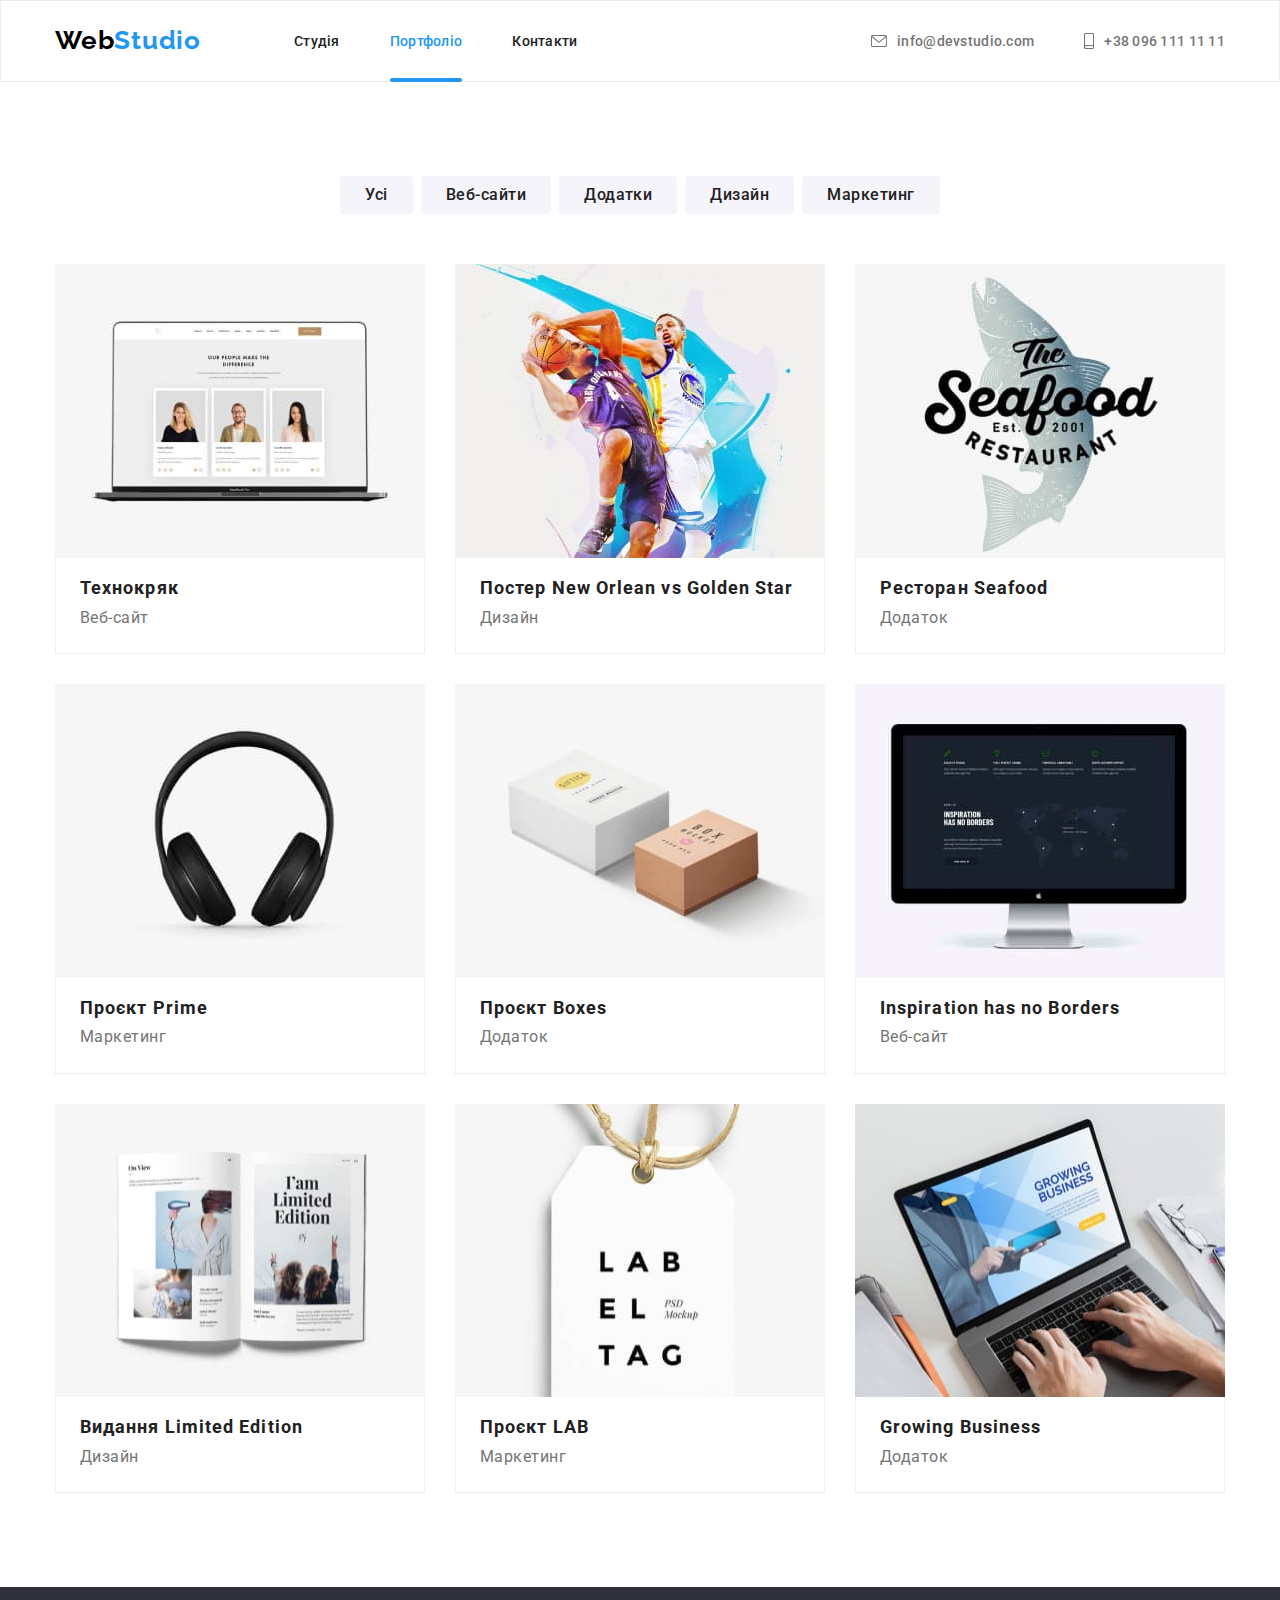
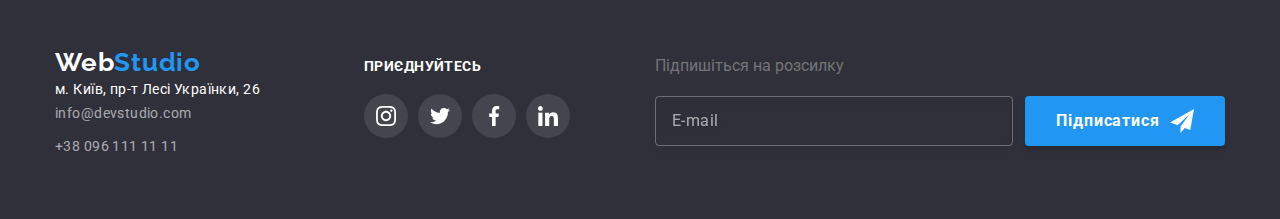
==== commit 12d0d389: "finish working bem" ====
--- a/potfolio.html
+++ b/potfolio.html
@@ -17,16 +17,20 @@
   </head>
   <body>
     <!-- Шапка сайту -->
-       <header class="header">
+    <header class="header">
       <div class="container header__container">
-        <a class="link logo" href="" lang="en"><span class="logo__dark">Web</span>Studio</a>
+        <a class="link logo" href="" lang="en"
+          ><span class="logo__dark">Web</span>Studio</a
+        >
         <nav class="nav">
           <ul class="list nav__list">
             <li class="nav__item">
               <a class="link nav__link" href="./index.html">Студія</a>
             </li>
             <li class="nav__item">
-              <a class="link nav__link current" href="./potfolio.html">Портфоліо</a>
+              <a class="link nav__link current" href="./potfolio.html"
+                >Портфоліо</a
+              >
             </li>
             <li class="nav__item">
               <a class="link nav__link" href="">Контакти</a>
@@ -60,242 +64,242 @@
         <div class="container">
           <ul class="list filter">
             <li>
-              <button class="filter-btn" type="button">Усі</button>
+              <button class="filter__btn" type="button">Усі</button>
             </li>
             <li>
-              <button class="filter-btn" type="button">Веб-сайти</button>
+              <button class="filter__btn" type="button">Веб-сайти</button>
             </li>
             <li>
-              <button class="filter-btn" type="button">Додатки</button>
+              <button class="filter__btn" type="button">Додатки</button>
             </li>
             <li>
-              <button class="filter-btn" type="button">Дизайн</button>
+              <button class="filter__btn" type="button">Дизайн</button>
             </li>
             <li>
-              <button class="filter-btn" type="button">Маркетинг</button>
+              <button class="filter__btn" type="button">Маркетинг</button>
             </li>
           </ul>
-          <ul class="list portfolio-list">
-            <li class="portfolio-item">
-              <a href="" class="link portfolio-link">
-                <div class="portfolio-thumb">
+          <ul class="list portfolio__list">
+            <li class="portfolio__item">
+              <a href="" class="link portfolio__link">
+                <div class="card">
                   <img
                     width="370"
                     src="./images/portfolio/web-studio.jpg"
                     alt="Технокряк"
                   />
-                  <div class="overlay">
-                    <p class="card-descr">
-                      Ресурс пропонує комплексні пропозиції з різним рівнем
-                      функціоналу та сервісів. Все це дозволить відвідувачу
-                      отримати вичерпні відомості про компанію чи приватну
-                      особу.
-                    </p>
-                  </div>
-                </div>
-                <div class="portfolio-wrapper">
-                  <h3 class="portfolio-title">Технокряк</h3>
-                  <p class="portfolio-type">Веб-сайт</p>
-                </div>
-              </a>
-            </li>
-            <li class="portfolio-item">
-              <a href="" class="link portfolio-link">
-                <div class="portfolio-thumb">
+                  <div class="card__overlay">
+                    <p class="card__descr">
+                      Ресурс пропонує комплексні пропозиції з різним рівнем
+                      функціоналу та сервісів. Все це дозволить відвідувачу
+                      отримати вичерпні відомості про компанію чи приватну
+                      особу.
+                    </p>
+                  </div>
+                </div>
+                <div class="portfolio__wrapper">
+                  <h3 class="portfolio__title">Технокряк</h3>
+                  <p class="portfolio__type">Веб-сайт</p>
+                </div>
+              </a>
+            </li>
+            <li class="portfolio__item">
+              <a href="" class="link portfolio__link">
+                <div class="card">
                   <img
                     width="370"
                     src="./images/portfolio/poster.jpg"
                     alt="Poster"
                   />
-                  <div class="overlay">
-                    <p class="card-descr">
-                      Ресурс пропонує комплексні пропозиції з різним рівнем
-                      функціоналу та сервісів. Все це дозволить відвідувачу
-                      отримати вичерпні відомості про компанію чи приватну
-                      особу.
-                    </p>
-                  </div>
-                </div>
-                <div class="portfolio-wrapper">
-                  <h3 class="portfolio-title">
+                  <div class="card__overlay">
+                    <p class="card__descr">
+                      Ресурс пропонує комплексні пропозиції з різним рівнем
+                      функціоналу та сервісів. Все це дозволить відвідувачу
+                      отримати вичерпні відомості про компанію чи приватну
+                      особу.
+                    </p>
+                  </div>
+                </div>
+                <div class="portfolio__wrapper">
+                  <h3 class="portfolio__title">
                     Постер <span lang="en">New Orlean vs Golden Star</span>
                   </h3>
-                  <p class="portfolio-type">Дизайн</p>
-                </div>
-              </a>
-            </li>
-            <li class="portfolio-item">
-              <a href="" class="link portfolio-link">
-                <div class="portfolio-thumb">
+                  <p class="portfolio__type">Дизайн</p>
+                </div>
+              </a>
+            </li>
+            <li class="portfolio__item">
+              <a href="" class="link portfolio__link">
+                <div class="card">
                   <img
                     width="370"
                     src="./images/portfolio/seafood.jpg"
                     alt="Seafood"
                   />
-                  <div class="overlay">
-                    <p class="card-descr">
-                      Ресурс пропонує комплексні пропозиції з різним рівнем
-                      функціоналу та сервісів. Все це дозволить відвідувачу
-                      отримати вичерпні відомості про компанію чи приватну
-                      особу.
-                    </p>
-                  </div>
-                </div>
-
-                <div class="portfolio-wrapper">
-                  <h3 class="portfolio-title">
+                  <div class="card__overlay">
+                    <p class="card__descr">
+                      Ресурс пропонує комплексні пропозиції з різним рівнем
+                      функціоналу та сервісів. Все це дозволить відвідувачу
+                      отримати вичерпні відомості про компанію чи приватну
+                      особу.
+                    </p>
+                  </div>
+                </div>
+
+                <div class="portfolio__wrapper">
+                  <h3 class="portfolio__title">
                     Ресторан <span lang="en">Seafood</span>
                   </h3>
-                  <p class="portfolio-type">Додаток</p>
-                </div>
-              </a>
-            </li>
-            <li class="portfolio-item">
-              <a href="" class="link portfolio-link">
-                <div class="portfolio-thumb">
+                  <p class="portfolio__type">Додаток</p>
+                </div>
+              </a>
+            </li>
+            <li class="portfolio__item">
+              <a href="" class="link portfolio__link">
+                <div class="card">
                   <img
                     width="370"
                     src="./images/portfolio/headphones.jpg"
                     alt="Headphones"
                   />
-                  <div class="overlay">
-                    <p class="card-descr">
-                      Ресурс пропонує комплексні пропозиції з різним рівнем
-                      функціоналу та сервісів. Все це дозволить відвідувачу
-                      отримати вичерпні відомості про компанію чи приватну
-                      особу.
-                    </p>
-                  </div>
-                </div>
-
-                <div class="portfolio-wrapper">
-                  <h3 class="portfolio-title">
+                  <div class="card__overlay">
+                    <p class="card__descr">
+                      Ресурс пропонує комплексні пропозиції з різним рівнем
+                      функціоналу та сервісів. Все це дозволить відвідувачу
+                      отримати вичерпні відомості про компанію чи приватну
+                      особу.
+                    </p>
+                  </div>
+                </div>
+
+                <div class="portfolio__wrapper">
+                  <h3 class="portfolio__title">
                     Проєкт <span lang="en">Prime</span>
                   </h3>
-                  <p class="portfolio-type">Маркетинг</p>
-                </div>
-              </a>
-            </li>
-            <li class="portfolio-item">
-              <a href="" class="link portfolio-link">
-                <div class="portfolio-thumb">
+                  <p class="portfolio__type">Маркетинг</p>
+                </div>
+              </a>
+            </li>
+            <li class="portfolio__item">
+              <a href="" class="link portfolio__link">
+                <div class="card">
                   <img
                     width="370"
                     src="./images/portfolio/boxes.jpg"
                     alt="Проєкт Boxes"
                   />
-                  <div class="overlay">
-                    <p class="card-descr">
-                      Ресурс пропонує комплексні пропозиції з різним рівнем
-                      функціоналу та сервісів. Все це дозволить відвідувачу
-                      отримати вичерпні відомості про компанію чи приватну
-                      особу.
-                    </p>
-                  </div>
-                </div>
-
-                <div class="portfolio-wrapper">
-                  <h3 class="portfolio-title">
+                  <div class="card__overlay">
+                    <p class="card__descr">
+                      Ресурс пропонує комплексні пропозиції з різним рівнем
+                      функціоналу та сервісів. Все це дозволить відвідувачу
+                      отримати вичерпні відомості про компанію чи приватну
+                      особу.
+                    </p>
+                  </div>
+                </div>
+
+                <div class="portfolio__wrapper">
+                  <h3 class="portfolio__title">
                     Проєкт <span lang="en">Boxes</span>
                   </h3>
-                  <p class="portfolio-type">Додаток</p>
-                </div>
-              </a>
-            </li>
-            <li class="portfolio-item">
-              <a href="" class="link portfolio-link">
-                <div class="portfolio-thumb">
+                  <p class="portfolio__type">Додаток</p>
+                </div>
+              </a>
+            </li>
+            <li class="portfolio__item">
+              <a href="" class="link portfolio__link">
+                <div class="card">
                   <img
                     width="370"
                     src="./images/portfolio/web-site.jpg"
                     alt="Website"
                   />
-                  <div class="overlay">
-                    <p class="card-descr">
-                      Ресурс пропонує комплексні пропозиції з різним рівнем
-                      функціоналу та сервісів. Все це дозволить відвідувачу
-                      отримати вичерпні відомості про компанію чи приватну
-                      особу.
-                    </p>
-                  </div>
-                </div>
-
-                <div class="portfolio-wrapper">
-                  <h3 class="portfolio-title" lang="en">
+                  <div class="card__overlay">
+                    <p class="card__descr">
+                      Ресурс пропонує комплексні пропозиції з різним рівнем
+                      функціоналу та сервісів. Все це дозволить відвідувачу
+                      отримати вичерпні відомості про компанію чи приватну
+                      особу.
+                    </p>
+                  </div>
+                </div>
+
+                <div class="portfolio__wrapper">
+                  <h3 class="portfolio__title" lang="en">
                     Inspiration has no Borders
                   </h3>
-                  <p class="portfolio-type">Веб-сайт</p>
-                </div>
-              </a>
-            </li>
-            <li class="portfolio-item">
-              <a href="" class="link portfolio-link">
-                <div class="portfolio-thumb">
+                  <p class="portfolio__type">Веб-сайт</p>
+                </div>
+              </a>
+            </li>
+            <li class="portfolio__item">
+              <a href="" class="link portfolio__link">
+                <div class="card">
                   <img
                     width="370"
                     src="./images/portfolio/magazine.jpg"
                     alt="Magazine"
                   />
-                  <div class="overlay">
-                    <p class="card-descr">
-                      Ресурс пропонує комплексні пропозиції з різним рівнем
-                      функціоналу та сервісів. Все це дозволить відвідувачу
-                      отримати вичерпні відомості про компанію чи приватну
-                      особу.
-                    </p>
-                  </div>
-                </div>
-
-                <div class="portfolio-wrapper">
-                  <h3 class="portfolio-title">
+                  <div class="card__overlay">
+                    <p class="card__descr">
+                      Ресурс пропонує комплексні пропозиції з різним рівнем
+                      функціоналу та сервісів. Все це дозволить відвідувачу
+                      отримати вичерпні відомості про компанію чи приватну
+                      особу.
+                    </p>
+                  </div>
+                </div>
+
+                <div class="portfolio__wrapper">
+                  <h3 class="portfolio__title">
                     Видання <span lang="en">Limited Edition</span>
                   </h3>
-                  <p class="portfolio-type">Дизайн</p>
-                </div>
-              </a>
-            </li>
-            <li class="portfolio-item">
-              <a href="" class="link portfolio-link">
-                <div class="portfolio-thumb">
+                  <p class="portfolio__type">Дизайн</p>
+                </div>
+              </a>
+            </li>
+            <li class="portfolio__item">
+              <a href="" class="link portfolio__link">
+                <div class="card">
                   <img width="370" src="./images/portfolio/lab.jpg" alt="LAB" />
-                  <div class="overlay">
-                    <p class="card-descr">
-                      Ресурс пропонує комплексні пропозиції з різним рівнем
-                      функціоналу та сервісів. Все це дозволить відвідувачу
-                      отримати вичерпні відомості про компанію чи приватну
-                      особу.
-                    </p>
-                  </div>
-                </div>
-                <div class="portfolio-wrapper">
-                  <h3 class="portfolio-title">
+                  <div class="card__overlay">
+                    <p class="card__descr">
+                      Ресурс пропонує комплексні пропозиції з різним рівнем
+                      функціоналу та сервісів. Все це дозволить відвідувачу
+                      отримати вичерпні відомості про компанію чи приватну
+                      особу.
+                    </p>
+                  </div>
+                </div>
+                <div class="portfolio__wrapper">
+                  <h3 class="portfolio__title">
                     Проєкт <span lang="en">LAB</span>
                   </h3>
-                  <p class="portfolio-type">Маркетинг</p>
-                </div>
-              </a>
-            </li>
-            <li class="portfolio-item">
-              <a href="" class="link portfolio-link">
-                <div class="portfolio-thumb">
+                  <p class="portfolio__type">Маркетинг</p>
+                </div>
+              </a>
+            </li>
+            <li class="portfolio__item">
+              <a href="" class="link portfolio__link">
+                <div class="card">
                   <img
                     width="370"
                     src="./images/portfolio/business.jpg"
                     alt="Business"
                   />
-                  <div class="overlay">
-                    <p class="card-descr">
-                      Ресурс пропонує комплексні пропозиції з різним рівнем
-                      функціоналу та сервісів. Все це дозволить відвідувачу
-                      отримати вичерпні відомості про компанію чи приватну
-                      особу.
-                    </p>
-                  </div>
-                </div>
-
-                <div class="portfolio-wrapper">
-                  <h3 class="portfolio-title" lang="en">Growing Business</h3>
-                  <p class="portfolio-type">Додаток</p>
+                  <div class="card__overlay">
+                    <p class="card__descr">
+                      Ресурс пропонує комплексні пропозиції з різним рівнем
+                      функціоналу та сервісів. Все це дозволить відвідувачу
+                      отримати вичерпні відомості про компанію чи приватну
+                      особу.
+                    </p>
+                  </div>
+                </div>
+
+                <div class="portfolio__wrapper">
+                  <h3 class="portfolio__title" lang="en">Growing Business</h3>
+                  <p class="portfolio__type">Додаток</p>
                 </div>
               </a>
             </li>
@@ -305,86 +309,102 @@
     </main>
     <!-- Футер -->
     <footer class="footer">
-      <div class="container footer-container">
-        <div class="contact-info">
-          <a class="link logo-footer" href="" lang="en"
-            ><span>Web</span>Studio</a
+      <div class="container footer__container">
+        <div class="footer__contacts">
+          <a class="link logo" href="" lang="en"
+            ><span class="logo__light">Web</span>Studio</a
           >
           <address>
-            <ul class="list address-list">
-              <li class="list-item adress-item">
+            <ul class="list addresses">
+              <li class="addresses__item">
                 <a
-                  class="link location"
+                  class="link addresses__link addresses__link--white"
                   href="https://goo.gl/maps/CPtrU1FHBa2aNyZL9"
                   target="_blank"
                   rel="noopener noreferrer"
                   >м. Київ, пр-т Лесі Українки, 26</a
                 >
               </li>
-              <li class="list-item adress-item">
-                <a class="link contact" href="mailto:info@devstudio.com"
+              <li class="list-item adresses__item">
+                <a class="link addresses__link" href="mailto:info@devstudio.com"
                   >info@devstudio.com</a
                 >
               </li>
-              <li class="list-item adress-item">
-                <a class="link contact" href="tel:+380961111111"
+              <li class="list-item adresses__item">
+                <a class="link addresses__link" href="tel:+380961111111"
                   >+38 096 111 11 11</a
                 >
               </li>
             </ul>
           </address>
         </div>
-        <div class="footer-social">
-          <h3 class="footer-title">приєднуйтесь</h3>
-          <ul class="list footer-links">
-            <li class="list-item">
+        <div class="footer__socials">
+          <h3 class="footer__title">приєднуйтесь</h3>
+          <ul class="list socials">
+            <li class="socials__item">
               <a
                 href=""
-                class="link footer-media"
+                class="link socials__link socials__link--grey"
                 target="_blank"
                 rel="noopener
                 noreferrer"
               >
-                <svg class="icon" width="20" height="20">
+                <svg
+                  class="socials__icon socials__icon--white"
+                  width="20"
+                  height="20"
+                >
                   <use href="./images/sprite.svg#icon-instagram"></use>
                 </svg>
               </a>
             </li>
-            <li class="list-item">
+            <li class="socials__item">
               <a
                 href=""
-                class="link footer-media"
+                class="link socials__link socials__link--grey"
                 target="_blank"
                 rel="noopener
                 noreferrer"
               >
-                <svg class="icon" width="20" height="20">
+                <svg
+                  class="socials__icon socials__icon--white"
+                  width="20"
+                  height="20"
+                >
                   <use href="./images/sprite.svg#icon-twitter"></use>
                 </svg>
               </a>
             </li>
-            <li class="list-item">
+            <li class="socials__item">
               <a
                 href=""
-                class="link footer-media"
+                class="link socials__link socials__link--grey"
                 target="_blank"
                 rel="noopener
                 noreferrer"
               >
-                <svg class="icon" width="20" height="20">
+                <svg
+                  class="socials__icon socials__icon--white"
+                  width="20"
+                  height="20"
+                >
                   <use href="./images/sprite.svg#icon-facebook"></use>
                 </svg>
               </a>
             </li>
-            <li class="list-item">
+            <li class="socials__item">
               <a
                 href=""
-                class="link footer-media"
+                class="link socials__link socials__link--grey"
                 target="_blank"
                 rel="noopener
                 noreferrer"
               >
-                <svg class="icon" width="20" height="20">
+                <svg
+                  class="socials__icon socials__icon--white"
+                  width="20"
+                  height="20"
+                >
                   <use href="./images/sprite.svg#icon-linkedin"></use>
                 </svg>
               </a>
@@ -392,27 +412,22 @@
           </ul>
         </div>
         <div class="subscribe">
-          <form
-            name="subscribe-form"
-            class="form-subscribe"
-            autocomplete="on"
-            novalidate
-          >
+          <form name="subscribe-form" autocomplete="on" novalidate>
             <label>
-              <span class="footer-title submit-title"
+              <span class="footer-title subscribe__title"
                 >Підпишіться на розсилку</span
               >
             </label>
-            <div class="subscribe-wrap">
+            <div class="subscribe__wrap">
               <input
                 type="email"
                 name="email"
-                class="subscribe-input"
+                class="subscribe__input"
                 placeholder="E-mail"
               />
               <button type="submit" class="btn btn-subscribe">
-                <span>Підписатися</span>
-                <svg width="24" height="24" class="icon-subscribe">
+                Підписатися
+                <svg width="24" height="24" class="btn-subscribe__icon">
                   <use href="./images/sprite.svg#icon-send"></use>
                 </svg>
               </button>
--- a/css/styles.css
+++ b/css/styles.css
@@ -79,11 +79,15 @@
     font-size: 26px;
     line-height: 1.2;
     letter-spacing: 0.03em;
+    color: var(--attention-color);
+}
+
+.logo__dark {
     color: var(--black-color);
 }
 
-.logo__dark, .logo__light {
-    color: var(--attention-color);
+.logo__light {
+    color:var(--background-color);
 }
 
 
@@ -91,6 +95,7 @@
     margin-right: auto;
     position: relative;
 }
+
 .nav__list {
     display: flex;
     gap: 50px;
@@ -191,10 +196,8 @@
 
 }
 
- .btn {
+.btn {
     display: block;
-    margin: 0 auto;
-    padding: 10px 32px;
     background-color: var(--attention-color);
     box-shadow: 0px 4px 4px rgba(0, 0, 0, 0.15);
     border-radius: 4px;
@@ -205,9 +208,15 @@
     line-height: 1.87;
     letter-spacing: 0.06em;
     color:var(--background-color);
-    cursor: pointer;
-    transition: background-color var(--anim-hover);
-}
+    transition: var(--anim-hover);
+    
+}
+
+.btn-hero {
+    margin: 0 auto;
+    padding: 10px 32px;
+}
+
 
  .btn:hover,
  .btn:focus {
@@ -396,17 +405,17 @@
 
 /* Клієнти */
 
-.clients-list {
+.clients__list {
     display: flex;
     justify-content: center;
     gap: 30px;
 }
 
-.clients-list .list-item {
+.clients__item {
     flex-basis: calc((100% - 150px) / 6);
 }
 
-.client-link {
+.clients__link {
     display: flex;
     align-items: center;
     justify-content: center;
@@ -416,16 +425,16 @@
     transition: border-color var(--anim-hover);
 }
 
-.client-link .icon {
+.clients__icon {
     fill: var(--icon-color);
     transition: fill var(--anim-hover);
 }
 
-.client-link:hover,
-.client-link:focus {
+.clients__link:hover,
+.clients__link:focus {
     border-color: var(--attention-color) ;
 }
-.client-link:hover .icon {
+.clients__link:hover .clients__icon {
     fill: var(--attention-color);
 }
 
@@ -436,69 +445,47 @@
     padding-bottom: 60px;
 }
 
-.footer-container {
+.footer__container {
     display: flex;
     align-items: baseline;
 }
 
 
-.logo-footer {
-    display: inline-block;
-    margin-bottom: 20px;
-    font-family: 'Raleway';
-    font-weight: 700;
-    font-size: 26px;
-    line-height: 1.2;
-    letter-spacing: 0.03em;
-    color: var(--background-color);
-}
-
-
-.address-list .location {
+.addresses__link {
     display: inline-block;
     font-style: normal;
     font-weight: 400;
     font-size: 14px;
     line-height: 1.7;
     letter-spacing: 0.03em;
-    color: var(--background-color);
-    transition: color var(--anim-hover);
-}
-
-.address-list .location:hover,
-.address-list .location:focus {
-    color: var(--attention-color);
-}
-
-.address-list .contact {
-    display: inline-block;
-    font-style: normal;
-    font-weight: 400;
-    font-size: 14px;
-    line-height: 1.7;
-    letter-spacing: 0.03em;
     color: rgba(255, 255, 255, 0.6);
     transition: color var(--anim-hover);
 }
 
-.adress-item {
+.addresses__link--white {
+    color: var(--background-color);
+}
+
+.addresses__link:hover,
+.addresses__link:focus {
+    color: var(--attention-color);
+}
+
+.adresses__item {
     margin-bottom: 9px;
 }
 
-.adress-item:last-child {
+.adresses__item:last-child {
     margin-bottom: 0;
 }
 
-.address-list .contact:hover,
-.address-list .contact:focus {
-    color: var(--attention-color);
-}
-
-.footer-social {
+
+
+.footer__socials {
     margin-left: 70px;
 }
 
-.footer-title {
+.footer__title {
     font-weight: 700;
     font-size: 14px;
     line-height: 1.15;
@@ -513,42 +500,33 @@
     gap: 10px;
 }
 
-.footer-media {
-    display: flex;
-    align-items: center;
-    justify-content: center;
-    width: 44px;
-    height: 44px;
-    border-radius: 50%;
-    background: rgba(255, 255, 255, 0.1);
-    transition: background var(--anim-hover);
-}
-
-.footer-media .icon {
+.socials__link--grey {     
+    background: rgba(255, 255, 255, 0.1); 
+}
+
+
+.socials__icon--white {
     fill: var(--background-color);
 }
 
-.footer-media:hover,
-.footer-media:focus {
-    background: var(--attention-color);
-}
+
 
 .subscribe {
     margin-left: auto;
 }
 
-.subscribe-wrap {
+.subscribe__wrap {
     display: flex;
     gap: 12px;
 }
 
 
-.submit-title {
+.subscribe__title {
     display: block;
     margin-bottom: 20px;
 }
 
-.subscribe-input {
+.subscribe__input {
     width: 358px;
     height: 50px;
     padding-left: 16px;
@@ -565,7 +543,7 @@
     outline: transparent;
 }
 
-.subscribe-input::placeholder {
+.subscribe__input::placeholder {
     font-size: 16px;
     line-height: 1.25;
     letter-spacing: 0.03em;
@@ -579,18 +557,11 @@
     padding: 10px 28px;
     width: 200px;
     height: 50px;
-
-    font-weight: 700;
-    font-size: 16px;
-    line-height: 1.88;
-    letter-spacing: 0.06em;
     
-    color: var(--background-color);
-    
-}
-
-
-.icon-subscribe {
+}
+
+
+.btn-subscribe__icon {
     fill: var(--background-color);
     margin-left: 10px;
 }
@@ -606,7 +577,7 @@
     margin-bottom: 50px;
 }
 
-.filter .filter-btn {
+.filter__btn {
     padding: 6px 22px;
     font-family: inherit;
     background-color: var(--btn-color);
@@ -622,14 +593,14 @@
     transition: background-color var(--anim-hover), box-shadow var(--anim-hover), color var(--anim-hover);
 }
 
-.filter .filter-btn:first-child {
+.filter__btn:first-child {
     padding-right: 25px;
     padding-left: 25px;
 }
 
 
-.filter .filter-btn:hover,
-.filter .filter-btn:focus {
+.filter__btn:hover,
+.filter__btn:focus {
     background-color: var(--attention-color);
     box-shadow: 0px 3px 1px rgba(0, 0, 0, 0.1), 0px 1px 2px rgba(0, 0, 0, 0.08), 0px 2px 2px rgba(0, 0, 0, 0.12);
     color: var(--background-color);
@@ -637,33 +608,33 @@
 
 /* Проєкти */
 
-.portfolio-list {
+.portfolio__list {
     display: flex;
     flex-wrap: wrap;
     gap: 30px;
 }
 
-.portfolio-item {
+.portfolio__item {
     flex-basis: calc((100% - 30px * 2) / 3);
 }
 
-.portfolio-link {
+.portfolio__link {
     display: block;
     transition: box-shadow var(--anim-hover);
 }
 
-.portfolio-link:hover,
-.portfolio-link:focus {
+.portfolio__link:hover,
+.portfolio__link:focus {
     box-shadow: 0px 1px 1px rgba(0, 0, 0, 0.12), 0px 4px 4px rgba(0, 0, 0, 0.06), 1px 4px 6px rgba(0, 0, 0, 0.16);
 }
 
-.portfolio-wrapper {
+.portfolio__wrapper {
     border: 1px solid #EEEEEE;
     border-top: none;
     padding: 20px 24px;
 }
 
-.portfolio-list .portfolio-title {
+.portfolio__title {
     font-weight: 700;
     font-size: 18px;
     margin-bottom: 4px;
@@ -671,19 +642,19 @@
     color: var(--title-color);
 }
 
-.portfolio-list .portfolio-type {
+.portfolio__type {
     font-size: 16px;
     line-height: 1.88;
     letter-spacing: 0.03em;
     color: var(--text-color);
 }
 
-.portfolio-thumb {
+.card {
     position: relative;
     overflow: hidden;
 }
 
-.overlay {
+.card__overlay {
     position: absolute;
     top: 0;
     left: 0;
@@ -701,12 +672,12 @@
     transition: transform var(--anim-hover);
 }
 
-.portfolio-link:hover .overlay,
-.portfolio-link:focus .overlay {
+.portfolio__link:hover .card__overlay,
+.portfolio__link:focus .card__overlay {
     transform:translateY(0);
 }
 
-.card-descr {
+.card__descr {
     font-size: 18px;
     line-height: 1.56;
     letter-spacing: 0.03em;
@@ -755,7 +726,7 @@
     border-radius: 4px;
 }
 
-.modal-btn {
+.btn-modal {
     position: absolute;
     top: 8px;
     right: 8px;
@@ -774,12 +745,12 @@
     transition: var(--anim-hover);
 }
 
-.modal-btn:hover .icon,
-.modal-btn:focus .icon {
+.btn-modal:hover .btn-modal__icon,
+.btn-modal:focus .btn-modal__icon {
     fill: var(--attention-color);
 }
 
-.modal-title {
+.modal__title {
     font-weight: 700;
     font-size: 20px;
     line-height: 1.15;
@@ -790,19 +761,19 @@
     margin-bottom: 12px;
 }
 
-.form-container {
+.form {
     display: flex;
     justify-content: center;
     
 }
 
-.label-title {
+.form__label {
     display: block;
     margin-bottom: 4px;
     font-size: 12px;
 }
 
-.form-input {
+.form__input {
     width: 448px;
     height: 40px;
     border: 1px solid rgba(33, 33, 33, 0.2);
@@ -813,32 +784,32 @@
 }
 
 
-.form-wrap {
+.form__wrap {
     position: relative;
     margin-bottom: 10px;
 }
 
-.modal-icon {
+.form__icon {
     position: absolute;
     top: 14px;
     left: 15px;
     transition: fill var(--anim-hover);
 }
 
-.form-input:focus,
-.form-input:hover {
+.form__input:focus,
+.form__input:hover {
     border-color: var(--attention-color);
 }
 
-.form-wrap:focus-within  .modal-icon {
+.form__wrap:focus-within  .modal-icon {
     fill: var(--attention-color);
 }
 
-.form-wrap:hover  .modal-icon {
+.form__wrap:hover  .form__icon {
     fill: var(--attention-color);
 }
 
-.form-comment {
+.form__comment {
     display: block;
     font-size: 12px;
     width: 448px;
@@ -852,15 +823,15 @@
     transition: var(--anim-hover);
 }
 
-.form-comment::placeholder {
+.form__comment::placeholder {
     font-size: 12px;
     line-height: 1.16;
     letter-spacing: 0.01em;
     color: rgba(117, 117, 117, 0.5);
 }
 
-.form-comment:hover,
-.form-comment:focus {
+.form__comment:hover,
+.form__comment:focus {
     border-color: var(--attention-color);
 }
 
@@ -872,14 +843,14 @@
     margin-bottom: 30px;
 }
 
-.terms-descr {
+.terms__descr {
     font-size: 14px;
     line-height: 1.71;
     letter-spacing: 0.03em;
     color: var(--text-color);
 }
 
-.terms-link {
+.terms__link {
     font-size: 14px;
     line-height: 1.71;
     letter-spacing: 0.03em;
@@ -891,14 +862,14 @@
     transition: var(--anim-hover);
 }
 
-.checkbox:checked + .terms-icons .icon-checked {
+.checkbox:checked + .terms__icons .icon-checked {
     opacity: 1;
 }
 .icon-unchecked {
     transition: var(--anim-hover);
 }
 
-.checkbox:checked + .terms-icons .icon-unchecked {
+.checkbox:checked + .terms__icons .icon-unchecked {
     opacity: 0;
 }
 
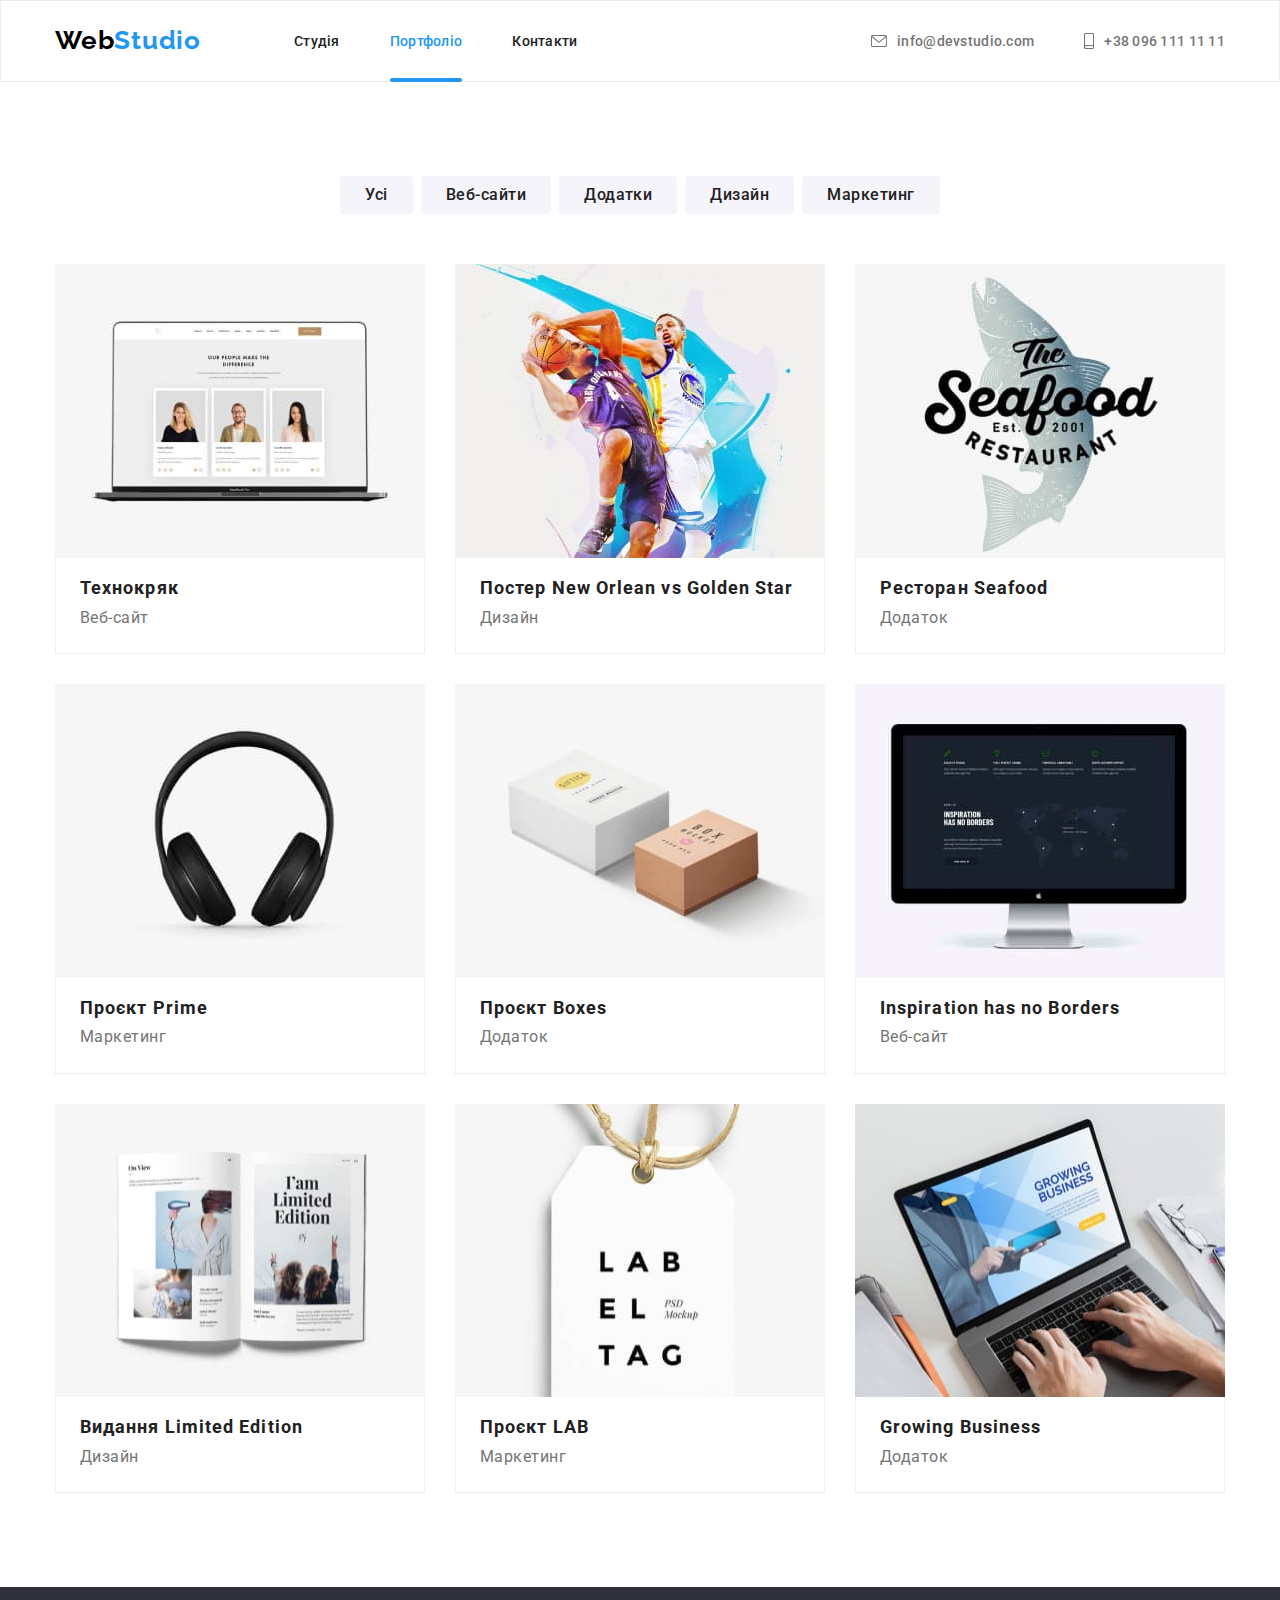
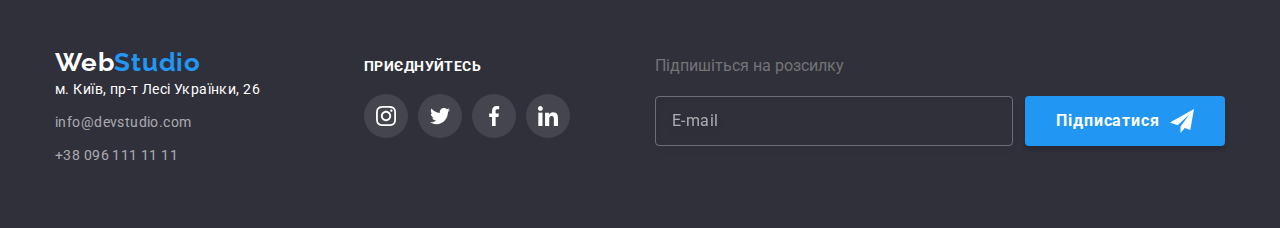
==== commit 56736d25: "finished hw" ====
--- a/potfolio.html
+++ b/potfolio.html
@@ -9,7 +9,7 @@
       rel="stylesheet"
       href="https://cdnjs.cloudflare.com/ajax/libs/modern-normalize/1.1.0/modern-normalize.min.css"
     />
-    <link rel="stylesheet" href="./css/styles.css" />
+    <link rel="stylesheet" href="./css/main.min.css" />
     <link
       href="https://fonts.googleapis.com/css2?family=Raleway:wght@700&family=Roboto:wght@400;500;700;900&display=swap"
       rel="stylesheet"
--- a/css/main.min.css
+++ b/css/main.min.css
@@ -0,0 +1 @@
+:root{--background-color: #ffffff;--primary-bgcolor: #F5F5F5;--secondary-bgcolor:#2F303A;--attention-color:#2196F3;--title-color:#212121;--text-color:#757575;--btn-color:#F5F4FA;--black-color:#000000;--hover-color:#188CE8;--icon-color:#AFB1B8;--anim-hover: 250ms cubic-bezier(0.4, 0, 0.2, 1)}.visually-hidden{position:absolute;width:1px;height:1px;margin:-1px;border:0;padding:0;white-space:nowrap;-webkit-clip-path:inset(100%);clip-path:inset(100%);clip:rect(0 0 0 0);overflow:hidden}h1,h2,h3,h4,h5,h6,p{margin:0}img{display:block;max-width:100%;height:auto}.list{list-style-type:none;margin:0;padding:0}.link{text-decoration:none;color:currentColor}body{background-color:var(--background-color);font-family:Roboto,sans-serif;color:var(--text-color)}.section{padding-top:94px;padding-bottom:94px}.main-title{font-weight:900;font-size:44px;line-height:1.36;text-align:center;letter-spacing:.06em;text-transform:uppercase;color:var(--background-color);margin-bottom:30px}.section-title{margin-bottom:50px;font-weight:700;font-size:36px;line-height:1.16;text-align:center;letter-spacing:.03em;color:var(--title-color)}.container{width:1200px;padding-left:15px;padding-right:15px;margin-left:auto;margin-right:auto}.logo{margin-right:93px;font-family:"Raleway";font-weight:700;font-size:26px;line-height:1.2;letter-spacing:.03em;color:var(--attention-color)}.logo__dark{color:var(--black-color)}.logo__light{color:var(--background-color)}.logo-footer{display:block;margin-bottom:20px}.btn{display:block;background-color:var(--attention-color);-webkit-box-shadow:0px 4px 4px rgba(0,0,0,.15);box-shadow:0px 4px 4px rgba(0,0,0,.15);border-radius:4px;border:none;font-style:normal;font-weight:700;font-size:16px;line-height:1.87;letter-spacing:.06em;color:var(--background-color);-webkit-transition:var(--anim-hover);transition:var(--anim-hover)}.btn:hover,.btn:focus{background-color:var(--hover-color)}.btn-hero{margin:0 auto;padding:10px 32px}.socials{display:-webkit-box;display:-ms-flexbox;display:flex;-webkit-box-pack:center;-ms-flex-pack:center;justify-content:center;gap:10px}.socials__link{display:-webkit-box;display:-ms-flexbox;display:flex;-webkit-box-align:center;-ms-flex-align:center;align-items:center;-webkit-box-pack:center;-ms-flex-pack:center;justify-content:center;width:44px;height:44px;border-radius:50%;-webkit-transition:background-color var(--anim-hover);transition:background-color var(--anim-hover)}.socials__link:hover,.socials__link:focus{background:var(--attention-color)}.socials__link--grey{background:rgba(255,255,255,.1)}.socials__icon{fill:var(--icon-color);-webkit-transition:fill var(--anim-hover);transition:fill var(--anim-hover)}.socials__icon--white{fill:var(--background-color)}.socials__link:hover .socials__icon{fill:var(--background-color)}.addresses__link{display:block;font-style:normal;font-weight:400;font-size:14px;line-height:1.7;letter-spacing:.03em;color:rgba(255,255,255,.6);-webkit-transition:color var(--anim-hover);transition:color var(--anim-hover)}.addresses__link--white{color:var(--background-color);margin-bottom:9px}.addresses__link:hover,.addresses__link:focus{color:var(--attention-color)}.adresses__item{margin-bottom:9px}.adresses__item:last-child{margin-bottom:0}.subscribe{margin-left:auto}.subscribe__wrap{display:-webkit-box;display:-ms-flexbox;display:flex;gap:12px}.subscribe__title{display:block;margin-bottom:20px}.subscribe__input{width:358px;height:50px;padding-left:16px;border:1px solid rgba(255,255,255,.3);-webkit-filter:drop-shadow(0px 4px 4px rgba(0, 0, 0, 0.15));filter:drop-shadow(0px 4px 4px rgba(0, 0, 0, 0.15));border-radius:4px;background-color:rgba(0,0,0,0);font-size:16px;line-height:1.25;letter-spacing:.03em;color:rgba(255,255,255,.6);outline:rgba(0,0,0,0)}.subscribe__input::-webkit-input-placeholder{font-size:16px;line-height:1.25;letter-spacing:.03em;color:rgba(255,255,255,.6)}.subscribe__input::-moz-placeholder{font-size:16px;line-height:1.25;letter-spacing:.03em;color:rgba(255,255,255,.6)}.subscribe__input:-ms-input-placeholder{font-size:16px;line-height:1.25;letter-spacing:.03em;color:rgba(255,255,255,.6)}.subscribe__input::-ms-input-placeholder{font-size:16px;line-height:1.25;letter-spacing:.03em;color:rgba(255,255,255,.6)}.subscribe__input::placeholder{font-size:16px;line-height:1.25;letter-spacing:.03em;color:rgba(255,255,255,.6)}.btn-subscribe{display:-webkit-box;display:-ms-flexbox;display:flex;-webkit-box-align:center;-ms-flex-align:center;align-items:center;-webkit-box-pack:center;-ms-flex-pack:center;justify-content:center;padding:10px 28px;width:200px;height:50px}.btn-subscribe__icon{fill:var(--background-color);margin-left:10px}.backdrop{position:fixed;top:0;left:0;z-index:10;width:100%;height:100%;background:rgba(0,0,0,.2);opacity:1;-webkit-transition:visibility 1000ms cubic-bezier(0.4, 0, 0.2, 1),opacity 500ms cubic-bezier(0.4, 0, 0.2, 1);transition:visibility 1000ms cubic-bezier(0.4, 0, 0.2, 1),opacity 500ms cubic-bezier(0.4, 0, 0.2, 1)}.backdrop.is-hidden{opacity:0;pointer-events:none;visibility:hidden}.backdrop.is-hidden .modal{-webkit-transform:translate(-50%, -50%) scale(0.9);transform:translate(-50%, -50%) scale(0.9)}.modal{position:absolute;left:50%;top:50%;-webkit-transform:translate(-50%, -50%) scale(1);transform:translate(-50%, -50%) scale(1);-webkit-transition:-webkit-transform 700ms cubic-bezier(0.4, 0, 0.2, 1);transition:-webkit-transform 700ms cubic-bezier(0.4, 0, 0.2, 1);transition:transform 700ms cubic-bezier(0.4, 0, 0.2, 1);transition:transform 700ms cubic-bezier(0.4, 0, 0.2, 1), -webkit-transform 700ms cubic-bezier(0.4, 0, 0.2, 1);width:528px;padding:40px;background:var(--background-color);-webkit-box-shadow:0px 1px 3px rgba(0,0,0,.12),0px 1px 1px rgba(0,0,0,.14),0px 2px 1px rgba(0,0,0,.2);box-shadow:0px 1px 3px rgba(0,0,0,.12),0px 1px 1px rgba(0,0,0,.14),0px 2px 1px rgba(0,0,0,.2);border-radius:4px}.btn-modal{position:absolute;top:8px;right:8px;width:30px;height:30px;background:var(--background-color);border:1px solid rgba(0,0,0,.1);border-radius:50%;display:-webkit-box;display:-ms-flexbox;display:flex;-webkit-box-align:center;-ms-flex-align:center;align-items:center;-webkit-box-pack:center;-ms-flex-pack:center;justify-content:center;cursor:pointer;-webkit-transition:var(--anim-hover);transition:var(--anim-hover)}.btn-modal:hover .btn-modal__icon,.btn-modal:focus .btn-modal__icon{fill:var(--attention-color)}.modal__title{font-weight:700;font-size:20px;line-height:1.15;text-align:center;letter-spacing:.03em;color:var(--title-color);margin-bottom:12px}.form{display:-webkit-box;display:-ms-flexbox;display:flex;-webkit-box-pack:center;-ms-flex-pack:center;justify-content:center}.form__label{display:block;margin-bottom:4px;font-size:12px}.form__input{width:448px;height:40px;border:1px solid rgba(33,33,33,.2);border-radius:4px;padding-left:42px;outline:none;-webkit-transition:border-color var(--anim-hover);transition:border-color var(--anim-hover)}.form__input:focus,.form__input:hover{border-color:var(--attention-color)}.form__wrap{position:relative;margin-bottom:10px}.form__wrap:focus-within .modal-icon{fill:var(--attention-color)}.form__wrap:hover .form__icon{fill:var(--attention-color)}.form__icon{position:absolute;top:14px;left:15px;-webkit-transition:fill var(--anim-hover);transition:fill var(--anim-hover)}.form__comment{display:block;font-size:12px;width:448px;height:120px;border:1px solid rgba(33,33,33,.2);border-radius:4px;margin-bottom:20px;padding:12px 16px;outline:rgba(0,0,0,0);resize:none;-webkit-transition:var(--anim-hover);transition:var(--anim-hover)}.form__comment::-webkit-input-placeholder{font-size:12px;line-height:1.16;letter-spacing:.01em;color:rgba(117,117,117,.5)}.form__comment::-moz-placeholder{font-size:12px;line-height:1.16;letter-spacing:.01em;color:rgba(117,117,117,.5)}.form__comment:-ms-input-placeholder{font-size:12px;line-height:1.16;letter-spacing:.01em;color:rgba(117,117,117,.5)}.form__comment::-ms-input-placeholder{font-size:12px;line-height:1.16;letter-spacing:.01em;color:rgba(117,117,117,.5)}.form__comment::placeholder{font-size:12px;line-height:1.16;letter-spacing:.01em;color:rgba(117,117,117,.5)}.form__comment:hover,.form__comment:focus{border-color:var(--attention-color)}.form-btn{margin:0 auto;width:200px;height:50px;display:-webkit-box;display:-ms-flexbox;display:flex;-webkit-box-pack:center;-ms-flex-pack:center;justify-content:center;-webkit-box-align:center;-ms-flex-align:center;align-items:center}.terms{display:-webkit-box;display:-ms-flexbox;display:flex;gap:7px;-webkit-box-align:center;-ms-flex-align:center;align-items:center;-webkit-box-pack:center;-ms-flex-pack:center;justify-content:center;margin-bottom:30px}.terms__descr{font-size:14px;line-height:1.71;letter-spacing:.03em;color:var(--text-color)}.terms__link{font-size:14px;line-height:1.71;letter-spacing:.03em;color:var(--attention-color)}.icon-checked{opacity:0;-webkit-transition:var(--anim-hover);transition:var(--anim-hover)}.checkbox:checked+.terms__icons .icon-checked{opacity:1}.icon-unchecked{-webkit-transition:var(--anim-hover);transition:var(--anim-hover)}.checkbox:checked+.terms__icons .icon-unchecked{opacity:0}.filter{display:-webkit-box;display:-ms-flexbox;display:flex;gap:8px;-webkit-box-pack:center;-ms-flex-pack:center;justify-content:center;margin-bottom:50px}.filter__btn{padding:6px 22px;font-family:inherit;background-color:var(--btn-color);border-radius:4px;border:none;font-weight:500;font-size:16px;line-height:1.62;text-align:center;letter-spacing:.03em;color:var(--title-color);cursor:pointer;-webkit-transition:background-color var(--anim-hover),color var(--anim-hover),-webkit-box-shadow var(--anim-hover);transition:background-color var(--anim-hover),color var(--anim-hover),-webkit-box-shadow var(--anim-hover);transition:background-color var(--anim-hover),box-shadow var(--anim-hover),color var(--anim-hover);transition:background-color var(--anim-hover),box-shadow var(--anim-hover),color var(--anim-hover),-webkit-box-shadow var(--anim-hover)}.filter__btn:first-child{padding-right:25px;padding-left:25px}.filter__btn:hover,.filter__btn:focus{background-color:var(--attention-color);-webkit-box-shadow:0px 3px 1px rgba(0,0,0,.1),0px 1px 2px rgba(0,0,0,.08),0px 2px 2px rgba(0,0,0,.12);box-shadow:0px 3px 1px rgba(0,0,0,.1),0px 1px 2px rgba(0,0,0,.08),0px 2px 2px rgba(0,0,0,.12);color:var(--background-color)}.card{position:relative;overflow:hidden}.card__overlay{position:absolute;top:0;left:0;display:-webkit-box;display:-ms-flexbox;display:flex;-webkit-box-align:center;-ms-flex-align:center;align-items:center;-webkit-box-pack:center;-ms-flex-pack:center;justify-content:center;padding-left:24px;padding-right:24px;width:100%;height:100%;background:rgba(33,150,243,.9);-webkit-transform:translateY(100%);transform:translateY(100%);-webkit-transition:-webkit-transform var(--anim-hover);transition:-webkit-transform var(--anim-hover);transition:transform var(--anim-hover);transition:transform var(--anim-hover), -webkit-transform var(--anim-hover)}.card__descr{font-size:18px;line-height:1.56;letter-spacing:.03em;color:var(--background-color);-webkit-user-select:none;-moz-user-select:none;-ms-user-select:none;user-select:none}.header{border:1px solid #ececec}.header__container{display:-webkit-box;display:-ms-flexbox;display:flex;-webkit-box-align:center;-ms-flex-align:center;align-items:center}.nav{margin-right:auto;position:relative}.nav__list{display:-webkit-box;display:-ms-flexbox;display:flex;gap:50px}.nav__link{display:block;padding-top:32px;padding-bottom:32px;font-weight:500;font-size:14px;line-height:1.15;letter-spacing:.02em;color:var(--title-color);-webkit-transition:color var(--anim-hover);transition:color var(--anim-hover)}.nav__link:hover,.nav__link:focus{color:var(--attention-color)}.current{color:var(--attention-color);font-family:inherit;position:relative}.current::after{content:"";position:absolute;width:100%;height:4px;left:0;bottom:-1px;background:var(--attention-color);border-radius:2px}.contacts{display:-webkit-box;display:-ms-flexbox;display:flex;gap:50px}.contacts__link{display:-webkit-box;display:-ms-flexbox;display:flex;-webkit-box-align:center;-ms-flex-align:center;align-items:center;padding-top:32px;padding-bottom:32px;font-weight:500;font-size:14px;line-height:1.15;letter-spacing:.02em;color:var(--text-color);-webkit-transition:color var(--anim-hover);transition:color var(--anim-hover)}.contacts__link:hover,.contacts__link:focus{color:var(--attention-color)}.contacts__icon{fill:currentColor;margin-right:10px}.hero{min-height:600px;background-color:var(--secondary-bgcolor);background-image:-webkit-gradient(linear, left top, right top, from(rgba(47, 48, 58, 0.4)), to(rgba(47, 48, 58, 0.4))),url(../images/main-bg.png);background-image:linear-gradient(to right, rgba(47, 48, 58, 0.4), rgba(47, 48, 58, 0.4)),url(../images/main-bg.png);background-position:center;background-size:cover;background-repeat:no-repeat;padding-top:200px;padding-bottom:200px;width:1600px;margin:0 auto}.hero__container{width:696px}.advantage__container{display:-webkit-box;display:-ms-flexbox;display:flex;-webkit-box-align:center;-ms-flex-align:center;align-items:center}.advantage__list{display:-webkit-box;display:-ms-flexbox;display:flex;gap:30px}.advantage__item{-ms-flex-preferred-size:calc((100% - 90px)/4);flex-basis:calc((100% - 90px)/4)}.advantage__wrapper{display:-webkit-box;display:-ms-flexbox;display:flex;-webkit-box-align:center;-ms-flex-align:center;align-items:center;-webkit-box-pack:center;-ms-flex-pack:center;justify-content:center;height:120px;margin-bottom:30px;background:var(--btn-color);border-radius:4px}.advantage__title{margin-bottom:10px;font-weight:700;font-size:14px;line-height:1.15;letter-spacing:.03em;text-transform:uppercase;color:var(--title-color)}.advantage__descr{font-size:14px;line-height:1.7;letter-spacing:.03em}.activity{padding-top:0}.activity__list{display:-webkit-box;display:-ms-flexbox;display:flex;-webkit-box-pack:justify;-ms-flex-pack:justify;justify-content:space-between}.content{position:relative;width:100%}.content__wrap{position:absolute;bottom:0;left:0;display:-webkit-box;display:-ms-flexbox;display:flex;-webkit-box-align:center;-ms-flex-align:center;align-items:center;-webkit-box-pack:center;-ms-flex-pack:center;justify-content:center;width:100%;height:70px;background:rgba(47,48,58,.8)}.content__sub{font-weight:700;font-size:14px;line-height:1.15;text-align:center;letter-spacing:.03em;text-transform:uppercase;color:var(--background-color)}.team{background-color:var(--primary-bgcolor)}.team__list{display:-webkit-box;display:-ms-flexbox;display:flex;-webkit-box-pack:justify;-ms-flex-pack:justify;justify-content:space-between}.team__image{margin-bottom:30px}.team__title{margin-bottom:10px;font-weight:500;font-size:16px;line-height:1.18;text-align:center;letter-spacing:.03em;color:var(--title-color)}.team__sub{font-size:16px;line-height:1.18;text-align:center;letter-spacing:.03em;margin-bottom:16px}.team__wrapper{background:var(--background-color);-webkit-box-shadow:0px 1px 3px rgba(0,0,0,.12),0px 1px 1px rgba(0,0,0,.14),0px 2px 1px rgba(0,0,0,.2);box-shadow:0px 1px 3px rgba(0,0,0,.12),0px 1px 1px rgba(0,0,0,.14),0px 2px 1px rgba(0,0,0,.2);border-radius:0px 0px 4px 4px;padding-bottom:30px}.clients__list{display:-webkit-box;display:-ms-flexbox;display:flex;-webkit-box-pack:center;-ms-flex-pack:center;justify-content:center;gap:30px}.clients__item{-ms-flex-preferred-size:calc((100% - 150px)/6);flex-basis:calc((100% - 150px)/6)}.clients__link{display:-webkit-box;display:-ms-flexbox;display:flex;-webkit-box-align:center;-ms-flex-align:center;align-items:center;-webkit-box-pack:center;-ms-flex-pack:center;justify-content:center;height:92px;border:1px solid var(--icon-color);border-radius:4px;-webkit-transition:border-color var(--anim-hover);transition:border-color var(--anim-hover)}.clients__link:hover,.clients__link:focus{border-color:var(--attention-color)}.clients__icon{fill:var(--icon-color);-webkit-transition:fill var(--anim-hover);transition:fill var(--anim-hover)}.clients__link:hover .clients__icon{fill:var(--attention-color)}.footer{background-color:var(--secondary-bgcolor);padding-top:60px;padding-bottom:60px}.footer__container{display:-webkit-box;display:-ms-flexbox;display:flex;-webkit-box-align:baseline;-ms-flex-align:baseline;align-items:baseline}.footer__socials{margin-left:70px}.footer__title{font-weight:700;font-size:14px;line-height:1.15;letter-spacing:.03em;text-transform:uppercase;color:var(--background-color);margin-bottom:20px}.footer-links{display:-webkit-box;display:-ms-flexbox;display:flex;gap:10px}.portfolio__list{display:-webkit-box;display:-ms-flexbox;display:flex;-ms-flex-wrap:wrap;flex-wrap:wrap;gap:30px}.portfolio__item{-ms-flex-preferred-size:calc((100% - 60px)/3);flex-basis:calc((100% - 60px)/3)}.portfolio__link{display:block;-webkit-transition:-webkit-box-shadow var(--anim-hover);transition:-webkit-box-shadow var(--anim-hover);transition:box-shadow var(--anim-hover);transition:box-shadow var(--anim-hover), -webkit-box-shadow var(--anim-hover)}.portfolio__link:hover,.portfolio__link:focus{-webkit-box-shadow:0px 1px 1px rgba(0,0,0,.12),0px 4px 4px rgba(0,0,0,.06),1px 4px 6px rgba(0,0,0,.16);box-shadow:0px 1px 1px rgba(0,0,0,.12),0px 4px 4px rgba(0,0,0,.06),1px 4px 6px rgba(0,0,0,.16)}.portfolio__link:hover .card__overlay,.portfolio__link:focus .card__overlay{-webkit-transform:translateY(0);transform:translateY(0)}.portfolio__wrapper{border:1px solid #eee;border-top:none;padding:20px 24px}.portfolio__title{font-weight:700;font-size:18px;margin-bottom:4px;letter-spacing:.06em;color:var(--title-color)}.portfolio__type{font-size:16px;line-height:1.88;letter-spacing:.03em;color:var(--text-color)}/*# sourceMappingURL=main.min.css.map */